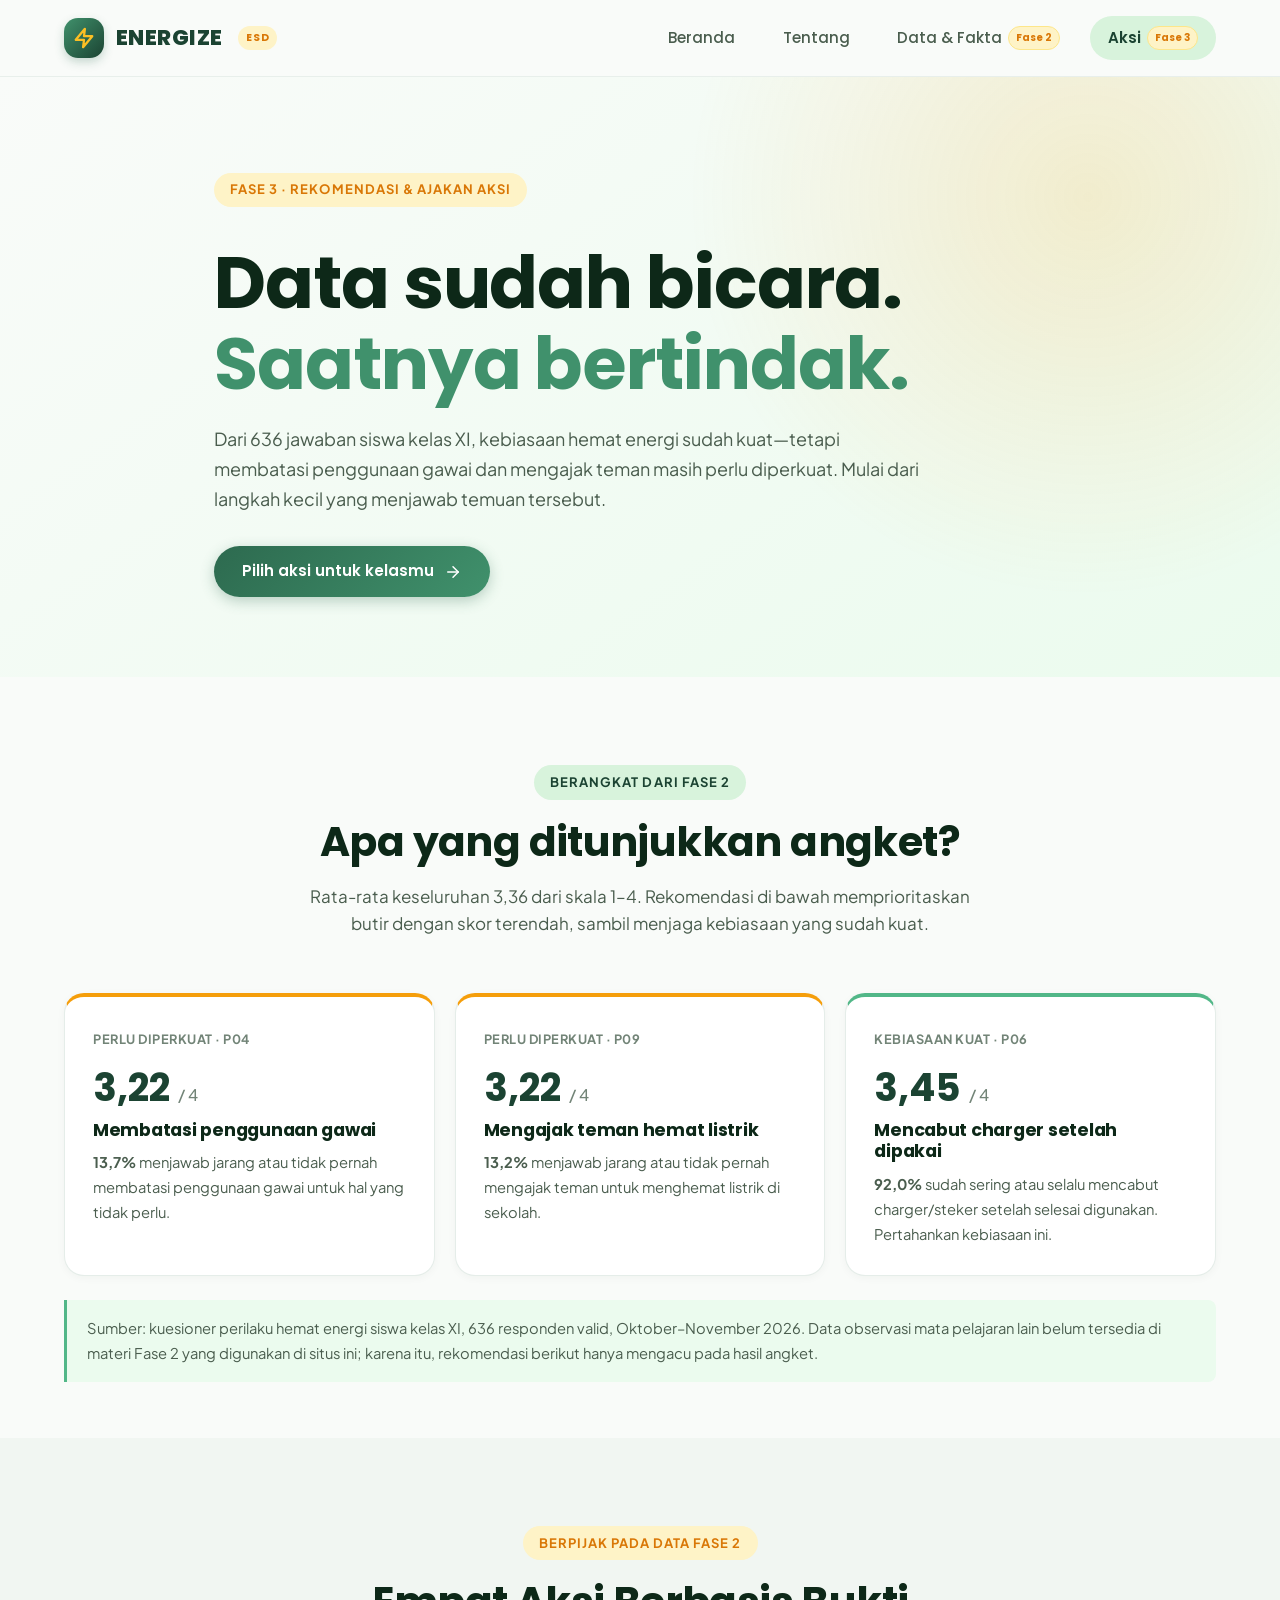
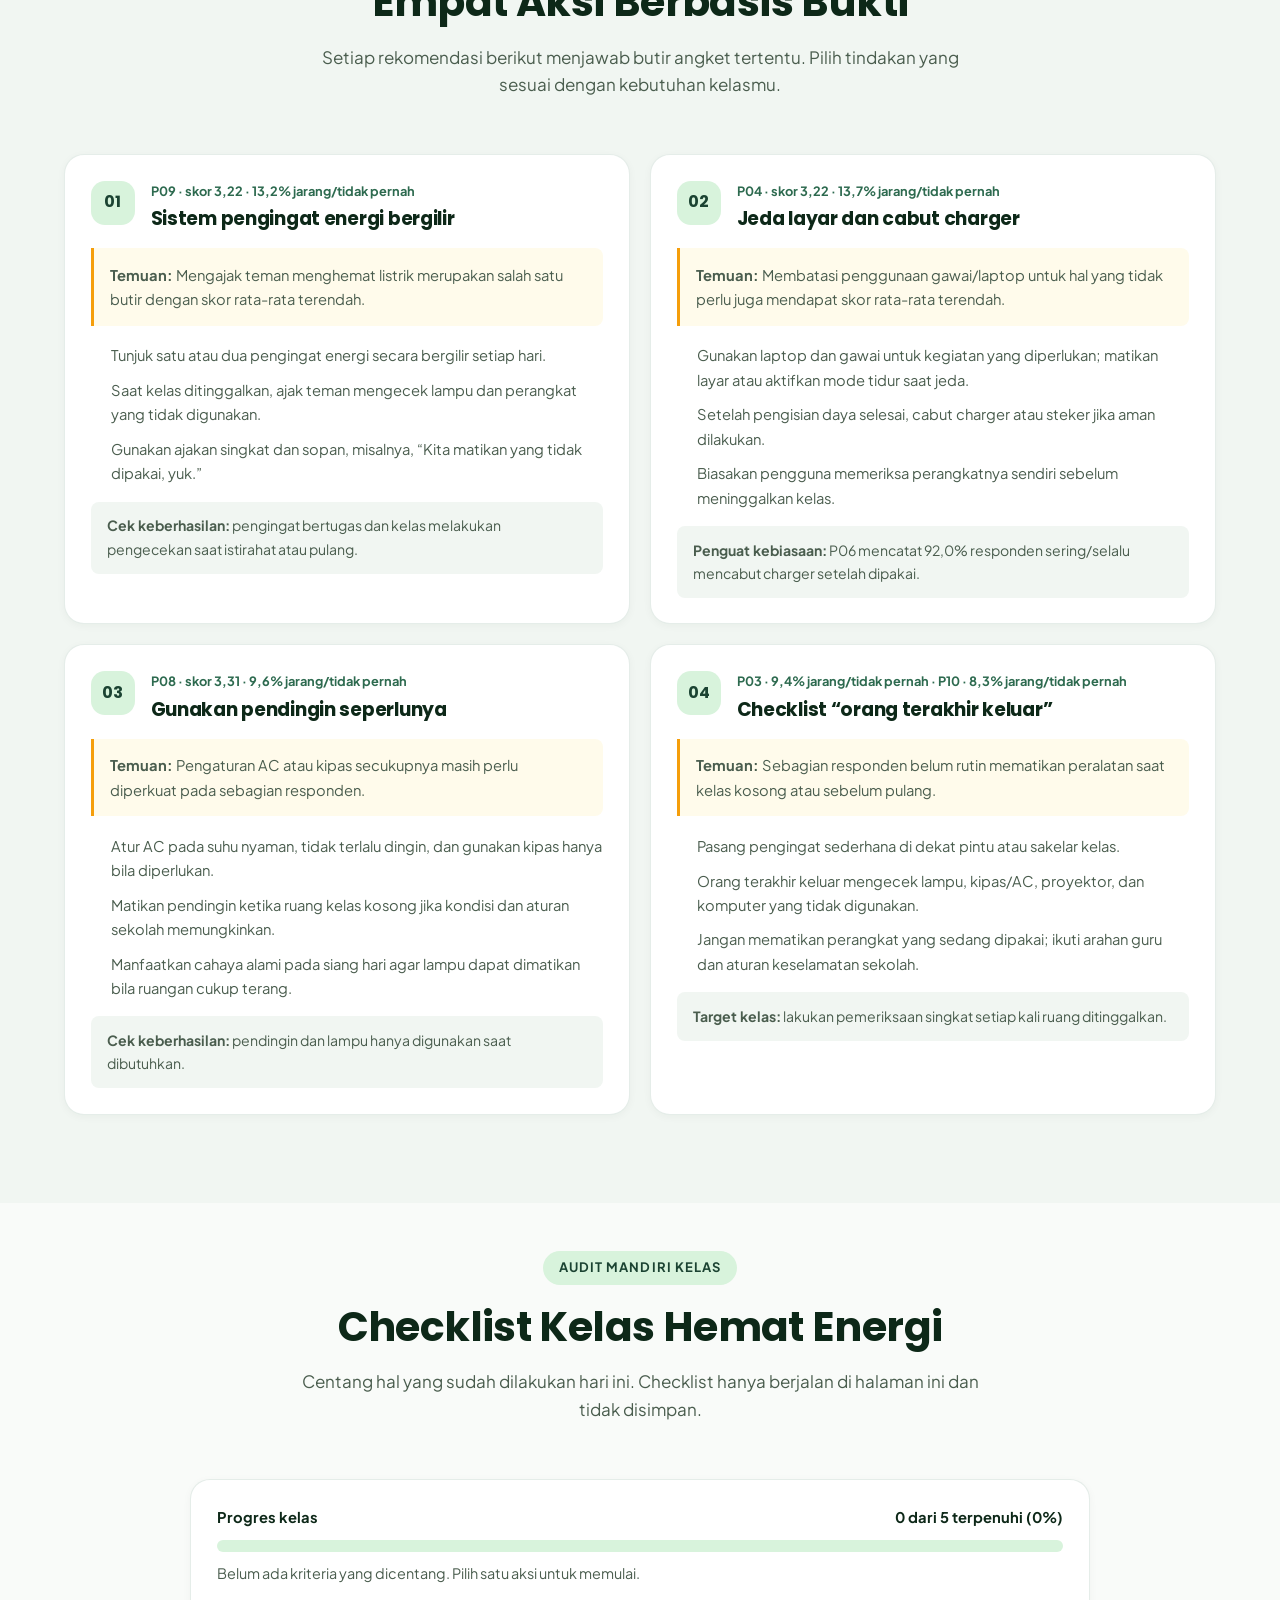
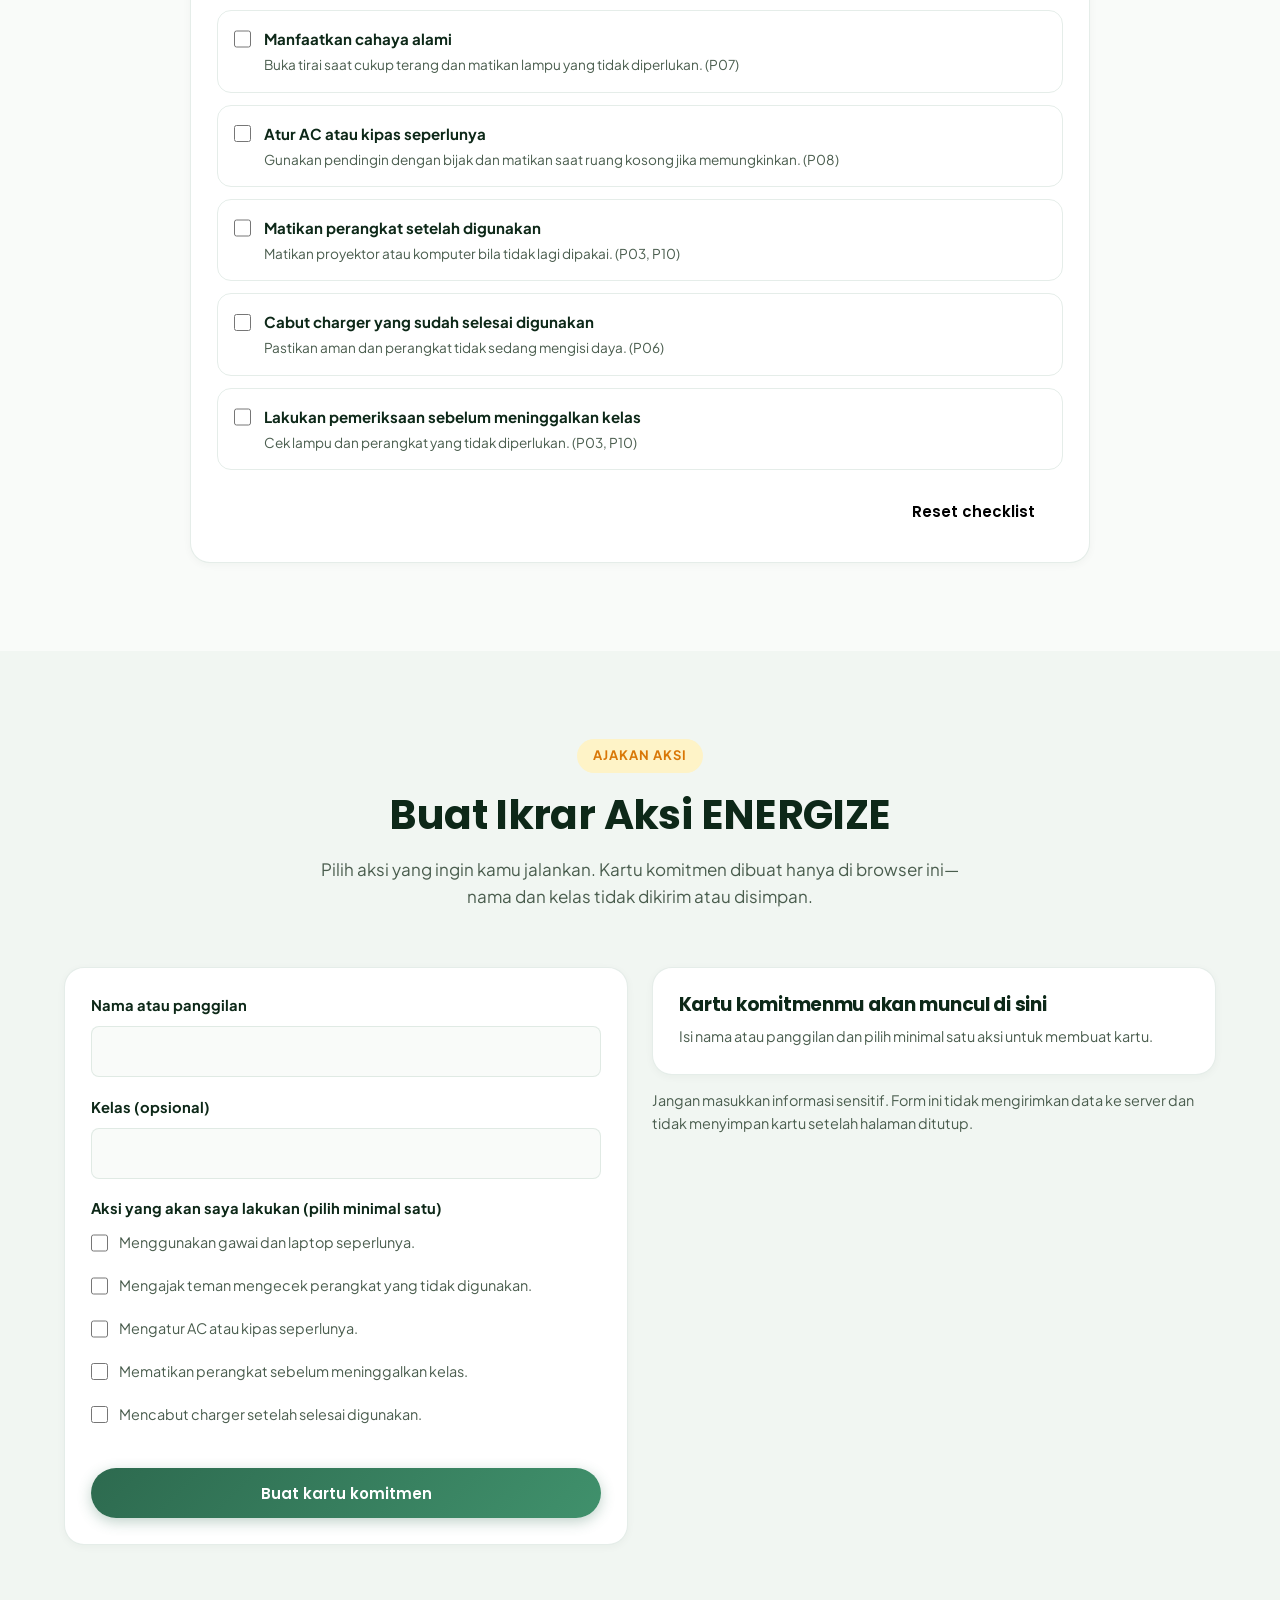
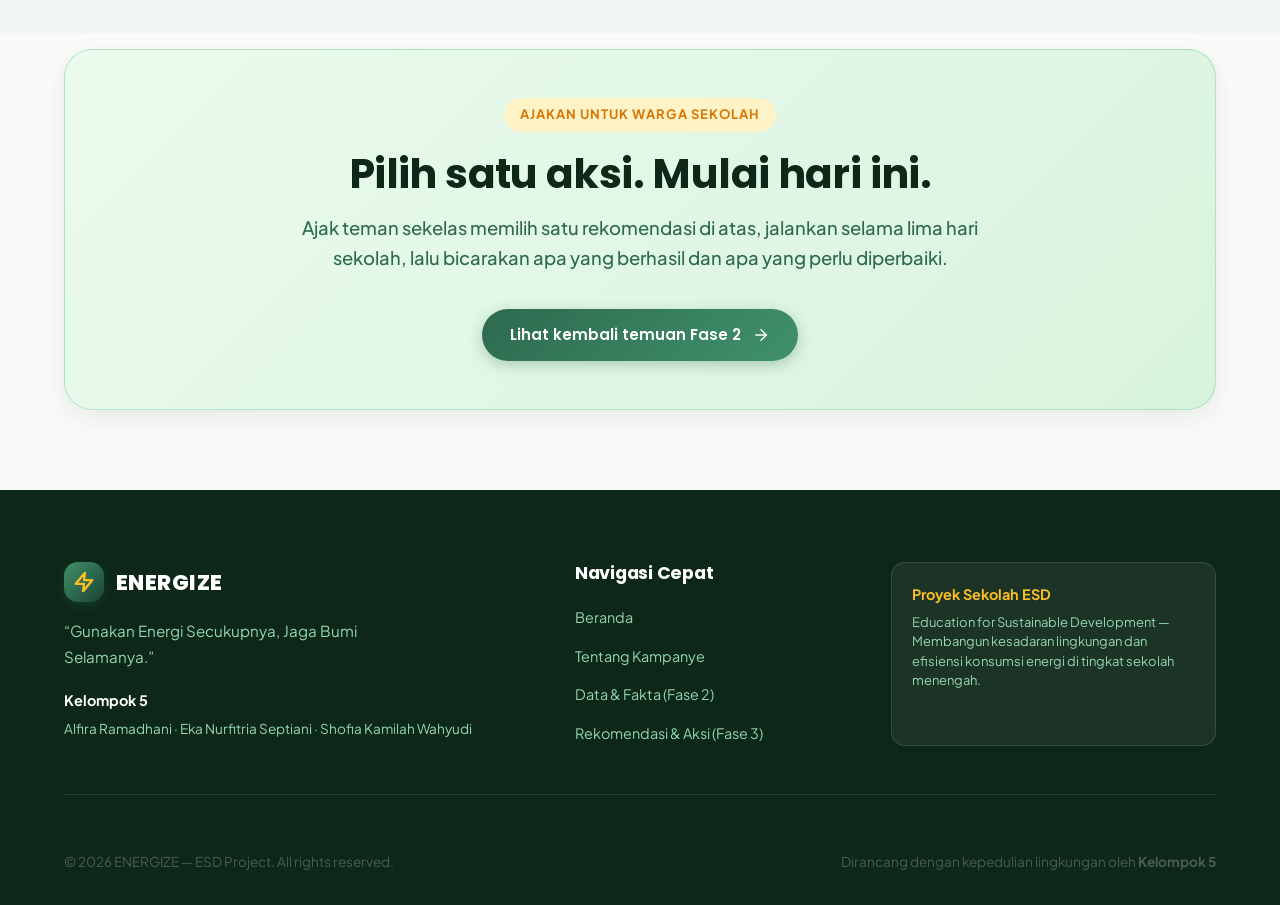
==== aksi.html @ fc86450e "fase 3 done" ====
<!DOCTYPE html>
<html lang="id">
<head>
  <meta charset="UTF-8">
  <meta name="viewport" content="width=device-width, initial-scale=1.0">
  <meta name="description" content="Rekomendasi hemat energi dan ajakan aksi ENERGIZE berdasarkan hasil kuesioner siswa kelas XI.">
  <meta name="author" content="Kelompok 5">
  <title>Rekomendasi &amp; Aksi — ENERGIZE | ESD Project</title>

  <link rel="preconnect" href="https://fonts.googleapis.com">
  <link rel="preconnect" href="https://fonts.gstatic.com" crossorigin>
  <link href="https://fonts.googleapis.com/css2?family=Plus+Jakarta+Sans:wght@400;500;600;700&family=Poppins:wght@500;600;700;800&display=swap" rel="stylesheet">
  <link rel="stylesheet" href="css/style.css">
  <link rel="stylesheet" href="css/aksi.css">
</head>
<body>
  <header class="site-header" id="siteHeader">
    <div class="container nav-container">
      <a href="index.html" class="brand-logo" aria-label="ENERGIZE Beranda">
        <div class="brand-icon" aria-hidden="true">
          <svg width="22" height="22" viewBox="0 0 24 24" fill="none" stroke="currentColor" stroke-width="2.5" stroke-linecap="round" stroke-linejoin="round">
            <path d="M13 2L3 14h9l-1 8 10-12h-9l1-8z"></path>
          </svg>
        </div>
        <span>ENERGIZE</span>
        <span class="brand-badge">ESD</span>
      </a>
      <nav class="nav-menu" id="navMenu" aria-label="Menu Utama">
        <a href="index.html" class="nav-link">Beranda</a>
        <a href="tentang.html" class="nav-link">Tentang</a>
        <a href="data.html" class="nav-link">Data &amp; Fakta <span class="nav-tag-phase">Fase 2</span></a>
        <a href="aksi.html" class="nav-link active" aria-current="page">Aksi <span class="nav-tag-phase">Fase 3</span></a>
      </nav>
      <button class="mobile-toggle" id="mobileToggle" aria-label="Buka Menu Navigasi" aria-expanded="false">
        <span></span><span></span><span></span>
      </button>
    </div>
  </header>

  <main>
    <section class="action-hero">
      <div class="container action-hero-content fade-in-up">
        <span class="section-tag accent">Fase 3 · Rekomendasi &amp; Ajakan Aksi</span>
        <h1 class="action-hero-title">Data sudah bicara.<br><span>Saatnya bertindak.</span></h1>
        <p class="action-hero-lead">
          Dari 636 jawaban siswa kelas XI, kebiasaan hemat energi sudah kuat—tetapi membatasi penggunaan gawai dan mengajak teman masih perlu diperkuat. Mulai dari langkah kecil yang menjawab temuan tersebut.
        </p>
        <a href="#rekomendasi" class="btn btn-primary">
          <span>Pilih aksi untuk kelasmu</span>
          <span class="btn-icon-right" aria-hidden="true">
            <svg width="18" height="18" viewBox="0 0 24 24" fill="none" stroke="currentColor" stroke-width="2" stroke-linecap="round" stroke-linejoin="round">
              <line x1="5" y1="12" x2="19" y2="12"></line>
              <polyline points="12 5 19 12 12 19"></polyline>
            </svg>
          </span>
        </a>
      </div>
    </section>

    <section class="section action-evidence" aria-labelledby="evidence-title">
      <div class="container">
        <div class="section-header fade-in-up">
          <span class="section-tag">Berangkat dari Fase 2</span>
          <h2 class="section-title" id="evidence-title">Apa yang ditunjukkan angket?</h2>
          <p class="section-desc">Rata-rata keseluruhan 3,36 dari skala 1–4. Rekomendasi di bawah memprioritaskan butir dengan skor terendah, sambil menjaga kebiasaan yang sudah kuat.</p>
        </div>
        <div class="evidence-grid">
          <article class="evidence-card evidence-priority fade-in-up">
            <span class="evidence-label">Perlu diperkuat · P04</span>
            <strong class="evidence-score">3,22 <span>/ 4</span></strong>
            <h3>Membatasi penggunaan gawai</h3>
            <p><strong>13,7%</strong> menjawab jarang atau tidak pernah membatasi penggunaan gawai untuk hal yang tidak perlu.</p>
          </article>
          <article class="evidence-card evidence-priority fade-in-up">
            <span class="evidence-label">Perlu diperkuat · P09</span>
            <strong class="evidence-score">3,22 <span>/ 4</span></strong>
            <h3>Mengajak teman hemat listrik</h3>
            <p><strong>13,2%</strong> menjawab jarang atau tidak pernah mengajak teman untuk menghemat listrik di sekolah.</p>
          </article>
          <article class="evidence-card evidence-strength fade-in-up">
            <span class="evidence-label">Kebiasaan kuat · P06</span>
            <strong class="evidence-score">3,45 <span>/ 4</span></strong>
            <h3>Mencabut charger setelah dipakai</h3>
            <p><strong>92,0%</strong> sudah sering atau selalu mencabut charger/steker setelah selesai digunakan. Pertahankan kebiasaan ini.</p>
          </article>
        </div>
        <p class="evidence-note">Sumber: kuesioner perilaku hemat energi siswa kelas XI, 636 responden valid, Oktober–November 2026. Data observasi mata pelajaran lain belum tersedia di materi Fase 2 yang digunakan di situs ini; karena itu, rekomendasi berikut hanya mengacu pada hasil angket.</p>
      </div>
    </section>

    <section class="section section-bg-alt action-section" id="rekomendasi">
      <div class="container">
        <div class="section-header fade-in-up">
          <span class="section-tag accent">Berpijak pada Data Fase 2</span>
          <h2 class="section-title">Empat Aksi Berbasis Bukti</h2>
          <p class="section-desc">Setiap rekomendasi berikut menjawab butir angket tertentu. Pilih tindakan yang sesuai dengan kebutuhan kelasmu.</p>
        </div>
        <div class="action-grid">
          <article class="action-card fade-in-up">
            <div class="action-card-heading">
              <span class="action-number">01</span>
              <div>
                <span class="action-data-tag">P09 · skor 3,22 · 13,2% jarang/tidak pernah</span>
                <h3>Sistem pengingat energi bergilir</h3>
              </div>
            </div>
            <p class="action-problem"><strong>Temuan:</strong> Mengajak teman menghemat listrik merupakan salah satu butir dengan skor rata-rata terendah.</p>
            <ul class="action-solution-list">
              <li>Tunjuk satu atau dua pengingat energi secara bergilir setiap hari.</li>
              <li>Saat kelas ditinggalkan, ajak teman mengecek lampu dan perangkat yang tidak digunakan.</li>
              <li>Gunakan ajakan singkat dan sopan, misalnya, “Kita matikan yang tidak dipakai, yuk.”</li>
            </ul>
            <p class="action-target"><strong>Cek keberhasilan:</strong> pengingat bertugas dan kelas melakukan pengecekan saat istirahat atau pulang.</p>
          </article>

          <article class="action-card fade-in-up">
            <div class="action-card-heading">
              <span class="action-number">02</span>
              <div>
                <span class="action-data-tag">P04 · skor 3,22 · 13,7% jarang/tidak pernah</span>
                <h3>Jeda layar dan cabut charger</h3>
              </div>
            </div>
            <p class="action-problem"><strong>Temuan:</strong> Membatasi penggunaan gawai/laptop untuk hal yang tidak perlu juga mendapat skor rata-rata terendah.</p>
            <ul class="action-solution-list">
              <li>Gunakan laptop dan gawai untuk kegiatan yang diperlukan; matikan layar atau aktifkan mode tidur saat jeda.</li>
              <li>Setelah pengisian daya selesai, cabut charger atau steker jika aman dilakukan.</li>
              <li>Biasakan pengguna memeriksa perangkatnya sendiri sebelum meninggalkan kelas.</li>
            </ul>
            <p class="action-target"><strong>Penguat kebiasaan:</strong> P06 mencatat 92,0% responden sering/selalu mencabut charger setelah dipakai.</p>
          </article>

          <article class="action-card fade-in-up">
            <div class="action-card-heading">
              <span class="action-number">03</span>
              <div>
                <span class="action-data-tag">P08 · skor 3,31 · 9,6% jarang/tidak pernah</span>
                <h3>Gunakan pendingin seperlunya</h3>
              </div>
            </div>
            <p class="action-problem"><strong>Temuan:</strong> Pengaturan AC atau kipas secukupnya masih perlu diperkuat pada sebagian responden.</p>
            <ul class="action-solution-list">
              <li>Atur AC pada suhu nyaman, tidak terlalu dingin, dan gunakan kipas hanya bila diperlukan.</li>
              <li>Matikan pendingin ketika ruang kelas kosong jika kondisi dan aturan sekolah memungkinkan.</li>
              <li>Manfaatkan cahaya alami pada siang hari agar lampu dapat dimatikan bila ruangan cukup terang.</li>
            </ul>
            <p class="action-target"><strong>Cek keberhasilan:</strong> pendingin dan lampu hanya digunakan saat dibutuhkan.</p>
          </article>

          <article class="action-card fade-in-up">
            <div class="action-card-heading">
              <span class="action-number">04</span>
              <div>
                <span class="action-data-tag">P03 · 9,4% jarang/tidak pernah · P10 · 8,3% jarang/tidak pernah</span>
                <h3>Checklist “orang terakhir keluar”</h3>
              </div>
            </div>
            <p class="action-problem"><strong>Temuan:</strong> Sebagian responden belum rutin mematikan peralatan saat kelas kosong atau sebelum pulang.</p>
            <ul class="action-solution-list">
              <li>Pasang pengingat sederhana di dekat pintu atau sakelar kelas.</li>
              <li>Orang terakhir keluar mengecek lampu, kipas/AC, proyektor, dan komputer yang tidak digunakan.</li>
              <li>Jangan mematikan perangkat yang sedang dipakai; ikuti arahan guru dan aturan keselamatan sekolah.</li>
            </ul>
            <p class="action-target"><strong>Target kelas:</strong> lakukan pemeriksaan singkat setiap kali ruang ditinggalkan.</p>
          </article>
        </div>
      </div>
    </section>

    <section class="section action-checklist-section" id="checklist">
      <div class="container">
        <div class="section-header fade-in-up">
          <span class="section-tag">Audit Mandiri Kelas</span>
          <h2 class="section-title">Checklist Kelas Hemat Energi</h2>
          <p class="section-desc">Centang hal yang sudah dilakukan hari ini. Checklist hanya berjalan di halaman ini dan tidak disimpan.</p>
        </div>
        <div class="checklist-wrapper fade-in-up">
          <div class="checklist-progress-container">
            <div class="checklist-progress-header">
              <span>Progres kelas</span>
              <span id="checklistProgressText">0 dari 5 terpenuhi (0%)</span>
            </div>
            <div class="checklist-progress-bar-bg" role="progressbar" aria-label="Progres checklist kelas" aria-valuemin="0" aria-valuemax="5" aria-valuenow="0">
              <div class="checklist-progress-fill" id="checklistProgressFill"></div>
            </div>
            <p class="checklist-feedback" id="checklistFeedback" aria-live="polite">Belum ada kriteria yang dicentang. Pilih satu aksi untuk memulai.</p>
          </div>
          <div class="checklist-items-grid">
            <label class="checklist-item">
              <input type="checkbox" data-index="0">
              <span><strong>Manfaatkan cahaya alami</strong><small>Buka tirai saat cukup terang dan matikan lampu yang tidak diperlukan. (P07)</small></span>
            </label>
            <label class="checklist-item">
              <input type="checkbox" data-index="1">
              <span><strong>Atur AC atau kipas seperlunya</strong><small>Gunakan pendingin dengan bijak dan matikan saat ruang kosong jika memungkinkan. (P08)</small></span>
            </label>
            <label class="checklist-item">
              <input type="checkbox" data-index="2">
              <span><strong>Matikan perangkat setelah digunakan</strong><small>Matikan proyektor atau komputer bila tidak lagi dipakai. (P03, P10)</small></span>
            </label>
            <label class="checklist-item">
              <input type="checkbox" data-index="3">
              <span><strong>Cabut charger yang sudah selesai digunakan</strong><small>Pastikan aman dan perangkat tidak sedang mengisi daya. (P06)</small></span>
            </label>
            <label class="checklist-item">
              <input type="checkbox" data-index="4">
              <span><strong>Lakukan pemeriksaan sebelum meninggalkan kelas</strong><small>Cek lampu dan perangkat yang tidak diperlukan. (P03, P10)</small></span>
            </label>
          </div>
          <div class="checklist-actions">
            <button type="button" class="btn btn-outline" id="checklistResetBtn">Reset checklist</button>
          </div>
        </div>
      </div>
    </section>

    <section class="section section-bg-alt" id="pledge">
      <div class="container">
        <div class="section-header fade-in-up">
          <span class="section-tag accent">Ajakan Aksi</span>
          <h2 class="section-title">Buat Ikrar Aksi ENERGIZE</h2>
          <p class="section-desc">Pilih aksi yang ingin kamu jalankan. Kartu komitmen dibuat hanya di browser ini—nama dan kelas tidak dikirim atau disimpan.</p>
        </div>
        <div class="pledge-grid">
          <div class="pledge-form-card fade-in-up">
            <form id="pledgeForm">
              <div class="form-group">
                <label for="studentName" class="form-label">Nama atau panggilan</label>
                <input type="text" id="studentName" class="form-input" maxlength="60" autocomplete="name" required>
              </div>
              <div class="form-group">
                <label for="studentClass" class="form-label">Kelas (opsional)</label>
                <input type="text" id="studentClass" class="form-input" maxlength="40" autocomplete="off">
              </div>
              <fieldset class="form-group pledge-actions-fieldset">
                <legend class="form-label">Aksi yang akan saya lakukan (pilih minimal satu)</legend>
                <label class="form-checkbox-label"><input type="checkbox" name="pledgeAction" value="Menggunakan gawai dan laptop seperlunya"><span>Menggunakan gawai dan laptop seperlunya.</span></label>
                <label class="form-checkbox-label"><input type="checkbox" name="pledgeAction" value="Mengajak teman mengecek perangkat yang tidak digunakan"><span>Mengajak teman mengecek perangkat yang tidak digunakan.</span></label>
                <label class="form-checkbox-label"><input type="checkbox" name="pledgeAction" value="Mengatur AC atau kipas seperlunya"><span>Mengatur AC atau kipas seperlunya.</span></label>
                <label class="form-checkbox-label"><input type="checkbox" name="pledgeAction" value="Mematikan perangkat sebelum meninggalkan kelas"><span>Mematikan perangkat sebelum meninggalkan kelas.</span></label>
                <label class="form-checkbox-label"><input type="checkbox" name="pledgeAction" value="Mencabut charger setelah selesai digunakan"><span>Mencabut charger setelah selesai digunakan.</span></label>
              </fieldset>
              <p class="pledge-form-message" id="pledgeFormMessage" aria-live="polite"></p>
              <button type="submit" class="btn btn-primary pledge-submit">Buat kartu komitmen</button>
            </form>
          </div>

          <div class="pledge-output fade-in-up">
            <div class="pledge-placeholder" id="pledgePlaceholder">
              <h3>Kartu komitmenmu akan muncul di sini</h3>
              <p>Isi nama atau panggilan dan pilih minimal satu aksi untuk membuat kartu.</p>
            </div>
            <article class="pledge-result-card" id="pledgeResultCard" hidden>
              <span class="pledge-result-badge">ENERGIZE · Komitmen Aksi</span>
              <h3>Kartu Aksi Hemat Energi</h3>
              <p class="pledge-result-name" id="pledgeResultName"></p>
              <p class="pledge-result-class" id="pledgeResultClass"></p>
              <p class="pledge-result-label">Aksi yang akan dilakukan:</p>
              <ul id="pledgeResultActions"></ul>
              <div class="pledge-result-footer">
                <span>ID ikrar: <strong id="pledgeResultCode"></strong></span>
                <span id="pledgeResultDate"></span>
              </div>
              <div class="pledge-result-buttons">
                <button type="button" class="btn btn-outline" id="printPledgeBtn">Cetak / Simpan PDF</button>
                <button type="button" class="btn btn-primary" id="newPledgeBtn">Buat ikrar baru</button>
              </div>
            </article>
            <p class="pledge-privacy-note">Jangan masukkan informasi sensitif. Form ini tidak mengirimkan data ke server dan tidak menyimpan kartu setelah halaman ditutup.</p>
          </div>
        </div>
      </div>
    </section>

    <section class="action-cta-section">
      <div class="container">
        <div class="cta-box fade-in-up">
          <span class="section-tag accent">Ajakan untuk Warga Sekolah</span>
          <h2 class="cta-title">Pilih satu aksi. Mulai hari ini.</h2>
          <p class="cta-subtitle">Ajak teman sekelas memilih satu rekomendasi di atas, jalankan selama lima hari sekolah, lalu bicarakan apa yang berhasil dan apa yang perlu diperbaiki.</p>
          <a href="data.html#sorotan" class="btn btn-primary">
            <span>Lihat kembali temuan Fase 2</span>
            <span class="btn-icon-right" aria-hidden="true">
              <svg width="18" height="18" viewBox="0 0 24 24" fill="none" stroke="currentColor" stroke-width="2" stroke-linecap="round" stroke-linejoin="round">
                <line x1="5" y1="12" x2="19" y2="12"></line>
                <polyline points="12 5 19 12 12 19"></polyline>
              </svg>
            </span>
          </a>
        </div>
      </div>
    </section>
  </main>

  <footer class="site-footer">
    <div class="container">
      <div class="footer-top">
        <div class="footer-brand">
          <a href="index.html" class="brand-logo">
            <div class="brand-icon" aria-hidden="true">
              <svg width="22" height="22" viewBox="0 0 24 24" fill="none" stroke="currentColor" stroke-width="2.5" stroke-linecap="round" stroke-linejoin="round"><path d="M13 2L3 14h9l-1 8 10-12h-9l1-8z"></path></svg>
            </div>
            <span>ENERGIZE</span>
          </a>
          <p class="footer-tagline">“Gunakan Energi Secukupnya, Jaga Bumi Selamanya.”</p>
          <div class="footer-team-info">
            <strong>Kelompok 5</strong>
            <p>Alfira Ramadhani · Eka Nurfitria Septiani · Shofia Kamilah Wahyudi</p>
          </div>
        </div>
        <div class="footer-nav">
          <h4 class="footer-heading">Navigasi Cepat</h4>
          <ul class="footer-links">
            <li><a href="index.html" class="footer-link">Beranda</a></li>
            <li><a href="tentang.html" class="footer-link">Tentang Kampanye</a></li>
            <li><a href="data.html" class="footer-link">Data &amp; Fakta (Fase 2)</a></li>
            <li><a href="aksi.html" class="footer-link" aria-current="page">Rekomendasi &amp; Aksi (Fase 3)</a></li>
          </ul>
        </div>
        <div class="footer-esd-badge">
          <strong>Proyek Sekolah ESD</strong>
          <p>Education for Sustainable Development — Membangun kesadaran lingkungan dan efisiensi konsumsi energi di tingkat sekolah menengah.</p>
        </div>
      </div>
      <div class="footer-bottom">
        <p>&copy; 2026 ENERGIZE — ESD Project. All rights reserved.</p>
        <p>Dirancang dengan kepedulian lingkungan oleh <strong>Kelompok 5</strong></p>
      </div>
    </div>
  </footer>

  <button class="back-to-top" id="backToTop" aria-label="Kembali ke atas">
    <svg width="20" height="20" viewBox="0 0 24 24" fill="none" stroke="currentColor" stroke-width="2.5" stroke-linecap="round" stroke-linejoin="round"><polyline points="18 15 12 9 6 15"></polyline></svg>
  </button>
  <script src="js/script.js"></script>
  <script src="js/aksi.js"></script>
</body>
</html>
---- css/style.css ----
/* ==========================================================================
   ENERGIZE — Gerakan Hemat Energi di Sekolah (ESD Project - Kelompok 5)
   Style System: Clean, Modern, Eco-Friendly, Responsive
   ========================================================================== */

/* --------------------------------------------------------------------------
   1. CSS VARIABLES & DESIGN TOKENS
   -------------------------------------------------------------------------- */
:root {
  /* Brand Colors - Nature & Energy */
  --primary-900: #0d2818;
  --primary-800: #1b4332;
  --primary-700: #2d6a4f;
  --primary-600: #40916c;
  --primary-500: #52b788;
  --primary-400: #74c69d;
  --primary-300: #95d5b2;
  --primary-100: #d8f3dc;
  --primary-50: #ebfbee;

  /* Accent Colors - Solar Energy & Sun */
  --accent-600: #d97706;
  --accent-500: #f59e0b;
  --accent-400: #fbbf24;
  --accent-300: #fde68a;
  --accent-100: #fef3c7;
  --accent-50: #fffbeb;

  /* Neutral Colors */
  --bg-main: #f9fbf9;
  --bg-surface: #ffffff;
  --bg-surface-alt: #f1f6f2;
  --bg-card: #ffffff;
  
  --text-main: #132a13;
  --text-secondary: #4a5d4e;
  --text-muted: #728477;
  --text-light: #ffffff;

  --border-light: rgba(45, 106, 79, 0.12);
  --border-focus: rgba(64, 145, 108, 0.4);

  /* Elevation & Shadows */
  --shadow-sm: 0 2px 8px rgba(19, 42, 19, 0.04);
  --shadow-md: 0 8px 24px rgba(19, 42, 19, 0.08);
  --shadow-lg: 0 16px 36px rgba(19, 42, 19, 0.12);
  --shadow-glow: 0 0 25px rgba(82, 183, 136, 0.35);
  --shadow-amber: 0 8px 20px rgba(245, 158, 11, 0.25);

  /* Typography */
  --font-heading: 'Poppins', -apple-system, BlinkMacSystemFont, 'Segoe UI', Roboto, sans-serif;
  --font-body: 'Plus Jakarta Sans', -apple-system, BlinkMacSystemFont, 'Segoe UI', Roboto, sans-serif;

  /* Layout & Spacing */
  --container-max: 1200px;
  --radius-sm: 8px;
  --radius-md: 14px;
  --radius-lg: 20px;
  --radius-xl: 28px;
  --radius-full: 9999px;

  /* Transitions */
  --transition-fast: 0.18s cubic-bezier(0.4, 0, 0.2, 1);
  --transition-normal: 0.28s cubic-bezier(0.4, 0, 0.2, 1);
  --transition-slow: 0.45s cubic-bezier(0.16, 1, 0.3, 1);
}

/* --------------------------------------------------------------------------
   2. RESET & BASE STYLES
   -------------------------------------------------------------------------- */
*, *::before, *::after {
  box-sizing: border-box;
  margin: 0;
  padding: 0;
}

html {
  scroll-behavior: smooth;
  font-size: 16px;
  -webkit-text-size-adjust: 100%;
}

body {
  font-family: var(--font-body);
  background-color: var(--bg-main);
  color: var(--text-main);
  line-height: 1.65;
  overflow-x: hidden;
  position: relative;
  -webkit-font-smoothing: antialiased;
}

h1, h2, h3, h4, h5, h6 {
  font-family: var(--font-heading);
  color: var(--primary-900);
  line-height: 1.25;
  font-weight: 700;
  letter-spacing: -0.015em;
}

p {
  color: var(--text-secondary);
}

a {
  color: inherit;
  text-decoration: none;
  transition: color var(--transition-fast);
}

button {
  font-family: inherit;
  cursor: pointer;
  border: none;
  background: none;
  outline: none;
}

img, svg {
  display: block;
  max-width: 100%;
  height: auto;
}

ul, ol {
  list-style: none;
}

/* Accessibility Focus */
a:focus-visible, button:focus-visible, input:focus-visible {
  outline: 3px solid var(--accent-500);
  outline-offset: 3px;
  border-radius: var(--radius-sm);
}

/* --------------------------------------------------------------------------
   3. LAYOUT & UTILITIES
   -------------------------------------------------------------------------- */
.container {
  width: 100%;
  max-width: var(--container-max);
  margin-left: auto;
  margin-right: auto;
  padding-left: 1.5rem;
  padding-right: 1.5rem;
}

.section {
  padding: 5.5rem 0;
  position: relative;
}

.section-bg-alt {
  background-color: var(--bg-surface-alt);
}

.section-header {
  text-align: center;
  max-width: 680px;
  margin: 0 auto 3.5rem;
}

.section-tag {
  display: inline-flex;
  align-items: center;
  gap: 0.5rem;
  padding: 0.4rem 1rem;
  background-color: var(--primary-100);
  color: var(--primary-800);
  font-size: 0.8125rem;
  font-weight: 700;
  text-transform: uppercase;
  letter-spacing: 0.08em;
  border-radius: var(--radius-full);
  margin-bottom: 1rem;
}

.section-tag.accent {
  background-color: var(--accent-100);
  color: var(--accent-600);
}

.section-title {
  font-size: clamp(1.85rem, 3.2vw, 2.65rem);
  color: var(--primary-900);
  margin-bottom: 1rem;
}

.section-desc {
  font-size: 1.0625rem;
  color: var(--text-secondary);
  line-height: 1.6;
}

/* --------------------------------------------------------------------------
   4. BUTTONS & INTERACTIVE ELEMENTS
   -------------------------------------------------------------------------- */
.btn {
  display: inline-flex;
  align-items: center;
  justify-content: center;
  gap: 0.65rem;
  padding: 0.85rem 1.75rem;
  font-family: var(--font-heading);
  font-size: 0.9375rem;
  font-weight: 600;
  border-radius: var(--radius-full);
  transition: all var(--transition-normal);
  text-decoration: none;
  cursor: pointer;
}

.btn-primary {
  background: linear-gradient(135deg, var(--primary-700), var(--primary-600));
  color: var(--text-light);
  box-shadow: 0 4px 14px rgba(45, 106, 79, 0.3);
}

.btn-primary:hover {
  background: linear-gradient(135deg, var(--primary-800), var(--primary-700));
  transform: translateY(-2px);
  box-shadow: 0 6px 20px rgba(45, 106, 79, 0.4);
}

.btn-secondary {
  background: var(--bg-surface);
  color: var(--primary-800);
  border: 1.5px solid var(--border-light);
  box-shadow: var(--shadow-sm);
}

.btn-secondary:hover {
  border-color: var(--primary-500);
  color: var(--primary-700);
  transform: translateY(-2px);
  box-shadow: var(--shadow-md);
}

.btn-accent {
  background: linear-gradient(135deg, var(--accent-500), var(--accent-600));
  color: var(--text-light);
  box-shadow: var(--shadow-amber);
}

.btn-accent:hover {
  background: linear-gradient(135deg, var(--accent-600), #b45309);
  transform: translateY(-2px);
  box-shadow: 0 10px 22px rgba(245, 158, 11, 0.35);
}

.btn-white {
  background-color: #ffffff;
  color: var(--primary-800);
  box-shadow: 0 6px 18px rgba(0, 0, 0, 0.08);
}

.btn-white:hover {
  background-color: var(--primary-50);
  transform: translateY(-2px);
  box-shadow: 0 10px 24px rgba(0, 0, 0, 0.12);
}

.btn-icon-right svg {
  transition: transform var(--transition-fast);
}

.btn:hover .btn-icon-right svg {
  transform: translateX(4px);
}

/* --------------------------------------------------------------------------
   5. NAVIGATION BAR
   -------------------------------------------------------------------------- */
.site-header {
  position: sticky;
  top: 0;
  z-index: 1000;
  background-color: rgba(249, 251, 249, 0.92);
  backdrop-filter: blur(12px);
  -webkit-backdrop-filter: blur(12px);
  border-bottom: 1px solid rgba(45, 106, 79, 0.08);
  transition: all var(--transition-normal);
}

.site-header.scrolled {
  background-color: rgba(255, 255, 255, 0.96);
  box-shadow: var(--shadow-md);
  border-bottom-color: rgba(45, 106, 79, 0.12);
}

.nav-container {
  display: flex;
  align-items: center;
  justify-content: space-between;
  height: 4.75rem;
}

/* Brand Logo */
.brand-logo {
  display: flex;
  align-items: center;
  gap: 0.75rem;
  font-family: var(--font-heading);
  font-weight: 800;
  font-size: 1.35rem;
  color: var(--primary-800);
  text-decoration: none;
  letter-spacing: 0.02em;
}

.brand-icon {
  width: 2.5rem;
  height: 2.5rem;
  background: linear-gradient(135deg, var(--primary-600), var(--primary-800));
  color: var(--accent-400);
  border-radius: var(--radius-md);
  display: flex;
  align-items: center;
  justify-content: center;
  box-shadow: 0 4px 10px rgba(45, 106, 79, 0.25);
}

.brand-badge {
  font-size: 0.65rem;
  font-weight: 700;
  padding: 0.2rem 0.5rem;
  background-color: var(--accent-100);
  color: var(--accent-600);
  border-radius: var(--radius-full);
  margin-left: 0.25rem;
  text-transform: uppercase;
  letter-spacing: 0.05em;
}

/* Nav Menu */
.nav-menu {
  display: flex;
  align-items: center;
  gap: 0.75rem;
}

.nav-link {
  font-family: var(--font-heading);
  font-size: 0.9375rem;
  font-weight: 500;
  color: var(--text-secondary);
  padding: 0.6rem 1.1rem;
  border-radius: var(--radius-full);
  transition: all var(--transition-fast);
  position: relative;
  display: inline-flex;
  align-items: center;
  gap: 0.4rem;
}

.nav-link:hover {
  color: var(--primary-700);
  background-color: var(--primary-50);
}

.nav-link.active {
  color: var(--primary-800);
  background-color: var(--primary-100);
  font-weight: 600;
}

.nav-tag-phase {
  font-size: 0.625rem;
  font-weight: 700;
  background-color: var(--accent-100);
  color: var(--accent-600);
  padding: 0.15rem 0.45rem;
  border-radius: var(--radius-full);
  border: 1px solid var(--accent-300);
}

/* Hamburger Toggle */
.mobile-toggle {
  display: none;
  flex-direction: column;
  justify-content: space-between;
  width: 2rem;
  height: 1.4rem;
  cursor: pointer;
  background: transparent;
  border: none;
  padding: 0;
  z-index: 1001;
}

.mobile-toggle span {
  display: block;
  height: 2.5px;
  width: 100%;
  background-color: var(--primary-800);
  border-radius: 2px;
  transition: all var(--transition-normal);
}

.mobile-toggle.active span:nth-child(1) {
  transform: translateY(9px) rotate(45deg);
}
.mobile-toggle.active span:nth-child(2) {
  opacity: 0;
}
.mobile-toggle.active span:nth-child(3) {
  transform: translateY(-9px) rotate(-45deg);
}

/* --------------------------------------------------------------------------
   6. HERO SECTION
   -------------------------------------------------------------------------- */
.hero-section {
  padding: 4rem 0 6rem;
  position: relative;
  overflow: hidden;
}

.hero-glow-1 {
  position: absolute;
  top: -120px;
  right: -80px;
  width: 480px;
  height: 480px;
  background: radial-gradient(circle, rgba(82, 183, 136, 0.22) 0%, rgba(249, 251, 249, 0) 70%);
  pointer-events: none;
  z-index: 0;
}

.hero-glow-2 {
  position: absolute;
  bottom: 20px;
  left: -100px;
  width: 380px;
  height: 380px;
  background: radial-gradient(circle, rgba(251, 191, 36, 0.18) 0%, rgba(249, 251, 249, 0) 70%);
  pointer-events: none;
  z-index: 0;
}

.hero-grid {
  display: grid;
  grid-template-columns: 1.15fr 0.85fr;
  gap: 3.5rem;
  align-items: center;
  position: relative;
  z-index: 1;
}

.hero-content {
  max-width: 600px;
}

.hero-badge {
  display: inline-flex;
  align-items: center;
  gap: 0.6rem;
  padding: 0.45rem 1.1rem;
  background: linear-gradient(135deg, var(--primary-100), #e1f7e7);
  border: 1px solid rgba(82, 183, 136, 0.35);
  border-radius: var(--radius-full);
  color: var(--primary-800);
  font-size: 0.8125rem;
  font-weight: 700;
  letter-spacing: 0.06em;
  margin-bottom: 1.5rem;
  box-shadow: 0 2px 6px rgba(45, 106, 79, 0.08);
}

.hero-badge .pulse-dot {
  width: 8px;
  height: 8px;
  background-color: var(--accent-500);
  border-radius: 50%;
  box-shadow: 0 0 0 0 rgba(245, 158, 11, 0.7);
  animation: pulse 2s infinite;
}

@keyframes pulse {
  0% {
    box-shadow: 0 0 0 0 rgba(245, 158, 11, 0.7);
  }
  70% {
    box-shadow: 0 0 0 8px rgba(245, 158, 11, 0);
  }
  100% {
    box-shadow: 0 0 0 0 rgba(245, 158, 11, 0);
  }
}

.hero-title {
  font-size: clamp(2.35rem, 4vw, 3.4rem);
  font-weight: 800;
  color: var(--primary-900);
  line-height: 1.18;
  margin-bottom: 1.35rem;
}

.hero-title .highlight {
  color: var(--primary-600);
  position: relative;
  display: inline-block;
}

.hero-title .highlight::after {
  content: '';
  position: absolute;
  bottom: 4px;
  left: 0;
  width: 100%;
  height: 10px;
  background-color: var(--accent-300);
  opacity: 0.45;
  z-index: -1;
  border-radius: 4px;
}

.hero-subtitle {
  font-size: 1.125rem;
  color: var(--text-secondary);
  line-height: 1.7;
  margin-bottom: 2.25rem;
}

.hero-actions {
  display: flex;
  align-items: center;
  gap: 1.1rem;
  flex-wrap: wrap;
}

/* Hero Visual Art */
.hero-visual {
  position: relative;
  display: flex;
  justify-content: center;
  align-items: center;
}

.visual-canvas-card {
  width: 100%;
  background: linear-gradient(145deg, #ffffff, #f0f7f2);
  border-radius: var(--radius-xl);
  padding: 2rem;
  box-shadow: var(--shadow-lg);
  border: 1px solid rgba(82, 183, 136, 0.25);
  position: relative;
  overflow: hidden;
}

.hero-svg-art {
  width: 100%;
  height: auto;
  filter: drop-shadow(0 10px 18px rgba(19, 42, 19, 0.08));
  transition: transform var(--transition-slow);
}

.visual-canvas-card:hover .hero-svg-art {
  transform: scale(1.02);
}

/* Floating Eco Badges */
.floating-stat-card {
  position: absolute;
  background: rgba(255, 255, 255, 0.94);
  backdrop-filter: blur(10px);
  padding: 0.75rem 1.15rem;
  border-radius: var(--radius-md);
  box-shadow: var(--shadow-md);
  border: 1px solid rgba(82, 183, 136, 0.2);
  display: flex;
  align-items: center;
  gap: 0.75rem;
  z-index: 2;
  animation: float 4s ease-in-out infinite;
}

.stat-card-1 {
  top: 15px;
  left: -20px;
  animation-delay: 0s;
}

.stat-card-2 {
  bottom: 20px;
  right: -15px;
  animation-delay: 2s;
}

.stat-icon {
  width: 2.25rem;
  height: 2.25rem;
  border-radius: var(--radius-sm);
  display: flex;
  align-items: center;
  justify-content: center;
  font-size: 1.1rem;
}

.stat-icon.green {
  background-color: var(--primary-100);
  color: var(--primary-700);
}

.stat-icon.yellow {
  background-color: var(--accent-100);
  color: var(--accent-600);
}

.stat-text strong {
  display: block;
  font-size: 0.875rem;
  color: var(--primary-900);
  font-weight: 700;
}

.stat-text span {
  font-size: 0.75rem;
  color: var(--text-muted);
}

@keyframes float {
  0%, 100% {
    transform: translateY(0px);
  }
  50% {
    transform: translateY(-8px);
  }
}

/* --------------------------------------------------------------------------
   7. QUICK IMPACT / STATEMENT SECTION
   -------------------------------------------------------------------------- */
.statement-section {
  padding: 5rem 0;
  background: linear-gradient(180deg, var(--bg-main) 0%, var(--bg-surface-alt) 100%);
}

.statement-banner {
  background: linear-gradient(135deg, var(--primary-900), var(--primary-800));
  border-radius: var(--radius-xl);
  padding: 3.5rem 3rem;
  color: var(--text-light);
  text-align: center;
  position: relative;
  overflow: hidden;
  box-shadow: var(--shadow-lg);
  margin-bottom: 3.5rem;
}

.statement-banner::before {
  content: '';
  position: absolute;
  top: 0;
  right: 0;
  bottom: 0;
  left: 0;
  background: radial-gradient(circle at top right, rgba(82, 183, 136, 0.25), transparent 60%);
  pointer-events: none;
}

.statement-lead {
  font-size: 0.875rem;
  font-weight: 700;
  color: var(--accent-400);
  text-transform: uppercase;
  letter-spacing: 0.12em;
  margin-bottom: 0.75rem;
  display: block;
}

.statement-quote {
  font-size: clamp(1.4rem, 2.5vw, 2.1rem);
  font-weight: 700;
  line-height: 1.35;
  color: #ffffff;
  max-width: 820px;
  margin: 0 auto;
}

.impact-grid {
  display: grid;
  grid-template-columns: repeat(3, 1fr);
  gap: 2rem;
}

.impact-card {
  background: var(--bg-surface);
  border-radius: var(--radius-lg);
  padding: 2.25rem 1.85rem;
  border: 1px solid var(--border-light);
  box-shadow: var(--shadow-sm);
  transition: all var(--transition-normal);
  display: flex;
  flex-direction: column;
  position: relative;
}

.impact-card:hover {
  transform: translateY(-6px);
  box-shadow: var(--shadow-md);
  border-color: rgba(64, 145, 108, 0.35);
}

.impact-icon-wrapper {
  width: 3.5rem;
  height: 3.5rem;
  border-radius: var(--radius-md);
  display: flex;
  align-items: center;
  justify-content: center;
  margin-bottom: 1.4rem;
  transition: transform var(--transition-normal);
}

.impact-card:hover .impact-icon-wrapper {
  transform: scale(1.08) rotate(3deg);
}

.icon-emerald {
  background: linear-gradient(135deg, var(--primary-100), var(--primary-300));
  color: var(--primary-800);
}

.icon-amber {
  background: linear-gradient(135deg, var(--accent-100), var(--accent-300));
  color: var(--accent-600);
}

.icon-mint {
  background: linear-gradient(135deg, #d1fae5, #a7f3d0);
  color: #065f46;
}

.impact-title {
  font-size: 1.25rem;
  color: var(--primary-900);
  margin-bottom: 0.75rem;
}

.impact-text {
  font-size: 0.9375rem;
  color: var(--text-secondary);
  line-height: 1.6;
}

/* --------------------------------------------------------------------------
   8. WHY IT MATTERS SECTION
   -------------------------------------------------------------------------- */
.why-section {
  padding: 5.5rem 0;
}

.why-grid {
  display: grid;
  grid-template-columns: 1fr 1fr;
  gap: 4rem;
  align-items: center;
}

.why-content .section-tag {
  margin-bottom: 1rem;
}

.why-content h2 {
  font-size: clamp(1.85rem, 3vw, 2.5rem);
  margin-bottom: 1.35rem;
  color: var(--primary-900);
}

.why-lead-text {
  font-size: 1.0625rem;
  color: var(--text-secondary);
  line-height: 1.7;
  margin-bottom: 2rem;
}

.why-points-list {
  display: flex;
  flex-direction: column;
  gap: 1.25rem;
}

.why-point-item {
  display: flex;
  align-items: flex-start;
  gap: 1rem;
  background-color: var(--bg-surface);
  padding: 1.25rem;
  border-radius: var(--radius-md);
  border: 1px solid var(--border-light);
  transition: all var(--transition-fast);
}

.why-point-item:hover {
  border-color: var(--primary-400);
  box-shadow: var(--shadow-sm);
  transform: translateX(4px);
}

.why-point-icon {
  width: 2.25rem;
  height: 2.25rem;
  min-width: 2.25rem;
  background-color: var(--primary-100);
  color: var(--primary-700);
  border-radius: 50%;
  display: flex;
  align-items: center;
  justify-content: center;
  margin-top: 0.1rem;
}

.why-point-text strong {
  display: block;
  font-size: 1rem;
  color: var(--primary-900);
  margin-bottom: 0.2rem;
}

.why-point-text p {
  font-size: 0.875rem;
  color: var(--text-secondary);
  line-height: 1.5;
}

/* Why Visual Box */
.why-visual-box {
  background: linear-gradient(145deg, #1b4332, #0d2818);
  border-radius: var(--radius-xl);
  padding: 2.5rem 2rem;
  color: #ffffff;
  position: relative;
  box-shadow: var(--shadow-lg);
  overflow: hidden;
}

.why-visual-box::before {
  content: '';
  position: absolute;
  top: -50px;
  right: -50px;
  width: 200px;
  height: 200px;
  background: radial-gradient(circle, rgba(245, 158, 11, 0.25), transparent 70%);
}

.why-box-title {
  color: #ffffff;
  font-size: 1.35rem;
  margin-bottom: 0.5rem;
}

.why-box-sub {
  color: var(--primary-300);
  font-size: 0.875rem;
  margin-bottom: 2rem;
}

.why-stats-cards {
  display: flex;
  flex-direction: column;
  gap: 1.1rem;
}

.why-stat-row {
  background: rgba(255, 255, 255, 0.08);
  border: 1px solid rgba(255, 255, 255, 0.12);
  border-radius: var(--radius-md);
  padding: 1.15rem 1.25rem;
  display: flex;
  align-items: center;
  gap: 1.15rem;
  backdrop-filter: blur(8px);
}

.why-stat-num {
  font-family: var(--font-heading);
  font-size: 1.85rem;
  font-weight: 800;
  color: var(--accent-400);
  line-height: 1;
}

.why-stat-info strong {
  display: block;
  font-size: 0.9375rem;
  color: #ffffff;
}

.why-stat-info span {
  font-size: 0.8125rem;
  color: var(--primary-300);
}

/* --------------------------------------------------------------------------
   9. SMALL HABITS SECTION
   -------------------------------------------------------------------------- */
.habits-section {
  padding: 5.5rem 0;
  background-color: var(--bg-surface-alt);
}

.habits-grid {
  display: grid;
  grid-template-columns: repeat(4, 1fr);
  gap: 1.5rem;
}

.habit-card {
  background-color: var(--bg-surface);
  border-radius: var(--radius-lg);
  padding: 2rem 1.5rem;
  border: 1px solid var(--border-light);
  box-shadow: var(--shadow-sm);
  transition: all var(--transition-normal);
  display: flex;
  flex-direction: column;
  position: relative;
  overflow: hidden;
}

.habit-card::before {
  content: '';
  position: absolute;
  top: 0;
  left: 0;
  right: 0;
  height: 4px;
  background: linear-gradient(90deg, var(--primary-500), var(--accent-400));
  opacity: 0;
  transition: opacity var(--transition-fast);
}

.habit-card:hover {
  transform: translateY(-8px);
  box-shadow: var(--shadow-lg);
  border-color: rgba(64, 145, 108, 0.3);
}

.habit-card:hover::before {
  opacity: 1;
}

.habit-number {
  position: absolute;
  top: 1.25rem;
  right: 1.25rem;
  font-family: var(--font-heading);
  font-weight: 800;
  font-size: 1.1rem;
  color: var(--primary-300);
}

.habit-icon {
  width: 3.25rem;
  height: 3.25rem;
  border-radius: var(--radius-md);
  background-color: var(--primary-50);
  color: var(--primary-700);
  display: flex;
  align-items: center;
  justify-content: center;
  margin-bottom: 1.35rem;
  transition: all var(--transition-fast);
}

.habit-card:hover .habit-icon {
  background-color: var(--primary-600);
  color: #ffffff;
  transform: scale(1.05);
}

.habit-badge {
  display: inline-block;
  font-size: 0.6875rem;
  font-weight: 700;
  text-transform: uppercase;
  letter-spacing: 0.06em;
  color: var(--accent-600);
  background-color: var(--accent-50);
  padding: 0.2rem 0.55rem;
  border-radius: var(--radius-sm);
  margin-bottom: 0.75rem;
  width: fit-content;
}

.habit-title {
  font-size: 1.125rem;
  color: var(--primary-900);
  margin-bottom: 0.65rem;
}

.habit-desc {
  font-size: 0.875rem;
  color: var(--text-secondary);
  line-height: 1.55;
}

/* --------------------------------------------------------------------------
   10. TEASER SECTION (PHASE 2 & 3 ROADMAP)
   -------------------------------------------------------------------------- */
.teaser-section {
  padding: 5.5rem 0;
}

.teaser-card {
  background: linear-gradient(135deg, #1b4332 0%, #2d6a4f 100%);
  border-radius: var(--radius-xl);
  padding: 4rem 3.5rem;
  color: #ffffff;
  position: relative;
  overflow: hidden;
  box-shadow: var(--shadow-lg);
  display: grid;
  grid-template-columns: 1.2fr 0.8fr;
  gap: 3rem;
  align-items: center;
}

.teaser-card::after {
  content: '';
  position: absolute;
  top: -100px;
  right: -100px;
  width: 320px;
  height: 320px;
  background: radial-gradient(circle, rgba(245, 158, 11, 0.2), transparent 70%);
  pointer-events: none;
}

.teaser-badge {
  display: inline-flex;
  align-items: center;
  gap: 0.5rem;
  padding: 0.4rem 1rem;
  background-color: rgba(251, 191, 36, 0.2);
  border: 1px solid rgba(251, 191, 36, 0.4);
  color: var(--accent-300);
  font-size: 0.8125rem;
  font-weight: 700;
  text-transform: uppercase;
  letter-spacing: 0.08em;
  border-radius: var(--radius-full);
  margin-bottom: 1.25rem;
}

.teaser-title {
  color: #ffffff;
  font-size: clamp(1.75rem, 2.8vw, 2.35rem);
  margin-bottom: 1rem;
}

.teaser-desc {
  color: var(--primary-100);
  font-size: 1.0625rem;
  line-height: 1.65;
  margin-bottom: 2rem;
}

.teaser-preview-box {
  background: rgba(255, 255, 255, 0.08);
  border: 1px dashed rgba(255, 255, 255, 0.25);
  border-radius: var(--radius-lg);
  padding: 2rem;
  backdrop-filter: blur(10px);
  text-align: center;
}

.teaser-icon-graphic {
  width: 4rem;
  height: 4rem;
  margin: 0 auto 1rem;
  background: rgba(245, 158, 11, 0.2);
  border-radius: 50%;
  display: flex;
  align-items: center;
  justify-content: center;
  color: var(--accent-400);
}

.teaser-preview-title {
  color: #ffffff;
  font-size: 1.1rem;
  margin-bottom: 0.4rem;
}

.teaser-preview-subtitle {
  color: var(--primary-300);
  font-size: 0.85rem;
  line-height: 1.4;
}

/* --------------------------------------------------------------------------
   11. CALL TO ACTION (CTA) SECTION
   -------------------------------------------------------------------------- */
.cta-section {
  padding: 4rem 0 5.5rem;
}

.cta-box {
  background: linear-gradient(135deg, var(--primary-50), #d8f3dc);
  border: 1.5px solid rgba(82, 183, 136, 0.35);
  border-radius: var(--radius-xl);
  padding: 4.5rem 2rem;
  text-align: center;
  position: relative;
  overflow: hidden;
  box-shadow: var(--shadow-md);
}

.cta-title {
  font-size: clamp(2rem, 3.2vw, 2.65rem);
  color: var(--primary-900);
  margin-bottom: 0.85rem;
}

.cta-subtitle {
  font-size: 1.15rem;
  color: var(--primary-700);
  font-weight: 500;
  max-width: 580px;
  margin: 0 auto 2.25rem;
}

/* --------------------------------------------------------------------------
   12. ABOUT PAGE STYLES (tentang.html)
   -------------------------------------------------------------------------- */
.about-hero {
  padding: 4.5rem 0 4rem;
  background: linear-gradient(180deg, var(--bg-main) 0%, var(--bg-surface-alt) 100%);
  text-align: center;
}

.about-hero-content {
  max-width: 780px;
  margin: 0 auto;
}

.about-hero-title {
  font-size: clamp(2.2rem, 3.6vw, 3rem);
  color: var(--primary-900);
  margin-bottom: 1.25rem;
}

.about-hero-lead {
  font-size: 1.15rem;
  color: var(--text-secondary);
  line-height: 1.75;
}

/* Goals Section */
.goals-grid {
  display: grid;
  grid-template-columns: repeat(3, 1fr);
  gap: 2rem;
}

.goal-card {
  background: var(--bg-surface);
  border-radius: var(--radius-lg);
  padding: 2.5rem 2rem;
  border: 1px solid var(--border-light);
  box-shadow: var(--shadow-sm);
  transition: all var(--transition-normal);
  position: relative;
}

.goal-card:hover {
  transform: translateY(-6px);
  box-shadow: var(--shadow-md);
  border-color: var(--primary-400);
}

.goal-icon {
  width: 3.75rem;
  height: 3.75rem;
  border-radius: var(--radius-md);
  display: flex;
  align-items: center;
  justify-content: center;
  margin-bottom: 1.5rem;
}

.goal-title {
  font-size: 1.25rem;
  color: var(--primary-900);
  margin-bottom: 0.75rem;
}

.goal-desc {
  font-size: 0.9375rem;
  color: var(--text-secondary);
  line-height: 1.6;
}

/* Target Audience Section */
.target-grid {
  display: grid;
  grid-template-columns: repeat(3, 1fr);
  gap: 2rem;
}

.target-card {
  background: var(--bg-surface);
  border-radius: var(--radius-lg);
  padding: 2.25rem 1.85rem;
  border: 1px solid var(--border-light);
  box-shadow: var(--shadow-sm);
  text-align: center;
  transition: all var(--transition-normal);
}

.target-card:hover {
  transform: translateY(-5px);
  box-shadow: var(--shadow-md);
}

.target-avatar-icon {
  width: 4.5rem;
  height: 4.5rem;
  margin: 0 auto 1.35rem;
  border-radius: 50%;
  display: flex;
  align-items: center;
  justify-content: center;
}

.target-title {
  font-size: 1.25rem;
  color: var(--primary-900);
  margin-bottom: 0.65rem;
}

.target-desc {
  font-size: 0.9rem;
  color: var(--text-secondary);
  line-height: 1.55;
}

/* Campaign Flow / Timeline Section */
.timeline-wrapper {
  max-width: 900px;
  margin: 0 auto;
  position: relative;
}

.timeline-grid {
  display: grid;
  grid-template-columns: repeat(3, 1fr);
  gap: 2rem;
  position: relative;
}

.timeline-grid::before {
  content: '';
  position: absolute;
  top: 40px;
  left: 10%;
  right: 10%;
  height: 3px;
  background: linear-gradient(90deg, var(--primary-500), var(--accent-400), var(--primary-300));
  z-index: 0;
}

.timeline-step-card {
  background: var(--bg-surface);
  border: 1px solid var(--border-light);
  border-radius: var(--radius-lg);
  padding: 2.25rem 1.5rem;
  box-shadow: var(--shadow-sm);
  position: relative;
  z-index: 1;
  text-align: center;
  transition: all var(--transition-normal);
}

.timeline-step-card:hover {
  transform: translateY(-6px);
  box-shadow: var(--shadow-md);
}

.timeline-step-card.active-phase {
  border: 2px solid var(--primary-600);
  box-shadow: 0 8px 24px rgba(64, 145, 108, 0.15);
}

.step-badge-circle {
  width: 3.5rem;
  height: 3.5rem;
  margin: 0 auto 1.25rem;
  border-radius: 50%;
  background: var(--primary-100);
  color: var(--primary-800);
  font-family: var(--font-heading);
  font-weight: 800;
  font-size: 1.15rem;
  display: flex;
  align-items: center;
  justify-content: center;
  box-shadow: 0 0 0 6px var(--bg-surface);
}

.timeline-step-card.active-phase .step-badge-circle {
  background: linear-gradient(135deg, var(--primary-700), var(--primary-600));
  color: #ffffff;
}

.step-phase-status {
  display: inline-block;
  font-size: 0.6875rem;
  font-weight: 700;
  padding: 0.2rem 0.6rem;
  border-radius: var(--radius-full);
  margin-bottom: 0.75rem;
  text-transform: uppercase;
  letter-spacing: 0.05em;
}

.status-current {
  background-color: var(--primary-100);
  color: var(--primary-800);
}

.status-upcoming {
  background-color: var(--accent-100);
  color: var(--accent-600);
}

.step-title {
  font-size: 1.15rem;
  color: var(--primary-900);
  margin-bottom: 0.65rem;
}

.step-desc {
  font-size: 0.875rem;
  color: var(--text-secondary);
  line-height: 1.55;
}

/* Team Section */
.team-grid {
  display: grid;
  grid-template-columns: repeat(3, 1fr);
  gap: 2rem;
  max-width: 1000px;
  margin: 0 auto;
}

.team-card {
  background: var(--bg-surface);
  border: 1px solid var(--border-light);
  border-radius: var(--radius-lg);
  padding: 2.25rem 1.75rem;
  text-align: center;
  box-shadow: var(--shadow-sm);
  transition: all var(--transition-normal);
  position: relative;
  overflow: hidden;
}

.team-card:hover {
  transform: translateY(-6px);
  box-shadow: var(--shadow-md);
  border-color: var(--primary-400);
}

.team-avatar {
  width: 5rem;
  height: 5rem;
  margin: 0 auto 1.35rem;
  border-radius: 50%;
  background: linear-gradient(135deg, var(--primary-100), #e1f7e7);
  border: 2px solid var(--primary-400);
  color: var(--primary-800);
  display: flex;
  align-items: center;
  justify-content: center;
  font-family: var(--font-heading);
  font-weight: 700;
  font-size: 1.4rem;
  box-shadow: var(--shadow-sm);
}

.team-name {
  font-size: 1.2rem;
  color: var(--primary-900);
  margin-bottom: 0.35rem;
}

.team-role {
  font-size: 0.8125rem;
  font-weight: 600;
  color: var(--primary-600);
  background-color: var(--primary-50);
  padding: 0.25rem 0.75rem;
  border-radius: var(--radius-full);
  display: inline-block;
  margin-bottom: 0.75rem;
}

.team-badge {
  font-size: 0.8125rem;
  color: var(--text-muted);
}

/* --------------------------------------------------------------------------
   13. FOOTER
   -------------------------------------------------------------------------- */
.site-footer {
  background-color: var(--primary-900);
  color: var(--primary-100);
  padding: 4.5rem 0 2rem;
  position: relative;
}

.footer-top {
  display: grid;
  grid-template-columns: 1.4fr 0.8fr 1fr;
  gap: 3.5rem;
  margin-bottom: 3.5rem;
  padding-bottom: 3rem;
  border-bottom: 1px solid rgba(255, 255, 255, 0.1);
}

.footer-brand .brand-logo {
  color: #ffffff;
  margin-bottom: 1rem;
}

.footer-tagline {
  color: var(--primary-300);
  font-size: 0.95rem;
  margin-bottom: 1.25rem;
  max-width: 320px;
}

.footer-team-info strong {
  display: block;
  font-size: 0.9rem;
  color: #ffffff;
  margin-bottom: 0.35rem;
}

.footer-team-info p {
  color: var(--primary-300);
  font-size: 0.85rem;
  line-height: 1.6;
}

.footer-heading {
  color: #ffffff;
  font-size: 1.1rem;
  margin-bottom: 1.25rem;
}

.footer-links {
  display: flex;
  flex-direction: column;
  gap: 0.75rem;
}

.footer-link {
  color: var(--primary-300);
  font-size: 0.9rem;
  transition: all var(--transition-fast);
}

.footer-link:hover {
  color: var(--accent-400);
  transform: translateX(4px);
}

.footer-esd-badge {
  background: rgba(255, 255, 255, 0.06);
  border: 1px solid rgba(255, 255, 255, 0.12);
  border-radius: var(--radius-md);
  padding: 1.25rem;
}

.footer-esd-badge strong {
  display: block;
  color: var(--accent-400);
  font-size: 0.9rem;
  margin-bottom: 0.35rem;
}

.footer-esd-badge p {
  color: var(--primary-300);
  font-size: 0.8125rem;
  line-height: 1.5;
}

.footer-bottom {
  display: flex;
  align-items: center;
  justify-content: space-between;
  font-size: 0.85rem;
  color: var(--primary-400);
  flex-wrap: wrap;
  gap: 1rem;
}

/* --------------------------------------------------------------------------
   14. MODAL & TOAST NOTIFICATION (PHASE 2 & 3 TEASER)
   -------------------------------------------------------------------------- */
.modal-overlay {
  position: fixed;
  top: 0;
  left: 0;
  right: 0;
  bottom: 0;
  background-color: rgba(13, 40, 24, 0.6);
  backdrop-filter: blur(6px);
  -webkit-backdrop-filter: blur(6px);
  z-index: 2000;
  display: flex;
  align-items: center;
  justify-content: center;
  padding: 1.5rem;
  opacity: 0;
  visibility: hidden;
  transition: all var(--transition-normal);
}

.modal-overlay.active {
  opacity: 1;
  visibility: visible;
}

.modal-dialog {
  background-color: var(--bg-surface);
  border-radius: var(--radius-xl);
  padding: 2.5rem 2rem;
  max-width: 480px;
  width: 100%;
  box-shadow: var(--shadow-lg);
  position: relative;
  text-align: center;
  transform: scale(0.92);
  transition: transform var(--transition-slow);
}

.modal-overlay.active .modal-dialog {
  transform: scale(1);
}

.modal-close {
  position: absolute;
  top: 1.25rem;
  right: 1.25rem;
  width: 2rem;
  height: 2rem;
  border-radius: 50%;
  background-color: var(--bg-surface-alt);
  color: var(--text-secondary);
  display: flex;
  align-items: center;
  justify-content: center;
  font-size: 1.1rem;
  transition: all var(--transition-fast);
}

.modal-close:hover {
  background-color: var(--primary-100);
  color: var(--primary-800);
}

.modal-icon-badge {
  width: 4.5rem;
  height: 4.5rem;
  border-radius: 50%;
  background-color: var(--accent-100);
  color: var(--accent-600);
  display: flex;
  align-items: center;
  justify-content: center;
  margin: 0 auto 1.25rem;
}

.modal-title {
  font-size: 1.45rem;
  color: var(--primary-900);
  margin-bottom: 0.65rem;
}

.modal-desc {
  font-size: 0.9375rem;
  color: var(--text-secondary);
  line-height: 1.6;
  margin-bottom: 1.75rem;
}

/* Back To Top Button */
.back-to-top {
  position: fixed;
  bottom: 2rem;
  right: 2rem;
  width: 3rem;
  height: 3rem;
  background-color: var(--primary-700);
  color: #ffffff;
  border-radius: 50%;
  display: flex;
  align-items: center;
  justify-content: center;
  box-shadow: var(--shadow-md);
  z-index: 990;
  opacity: 0;
  visibility: hidden;
  transform: translateY(15px);
  transition: all var(--transition-normal);
}

.back-to-top.visible {
  opacity: 1;
  visibility: visible;
  transform: translateY(0);
}

.back-to-top:hover {
  background-color: var(--primary-800);
  transform: translateY(-4px);
  box-shadow: var(--shadow-lg);
}

/* --------------------------------------------------------------------------
   15. ANIMATIONS & SCROLL REVEAL
   -------------------------------------------------------------------------- */
.fade-in-up {
  opacity: 0;
  transform: translateY(24px);
  transition: opacity 0.6s ease-out, transform 0.6s ease-out;
}

.fade-in-up.revealed {
  opacity: 1;
  transform: translateY(0);
}

/* --------------------------------------------------------------------------
   16. RESPONSIVE BREAKPOINTS
   -------------------------------------------------------------------------- */
@media (max-width: 1024px) {
  .hero-grid {
    grid-template-columns: 1fr;
    text-align: center;
    gap: 3rem;
  }

  .hero-content {
    max-width: 100%;
  }

  .hero-actions {
    justify-content: center;
  }

  .hero-visual {
    max-width: 520px;
    margin: 0 auto;
  }

  .why-grid {
    grid-template-columns: 1fr;
    gap: 3rem;
  }

  .habits-grid {
    grid-template-columns: repeat(2, 1fr);
  }

  .teaser-card {
    grid-template-columns: 1fr;
    text-align: center;
    padding: 3rem 2rem;
  }

  .teaser-badge {
    margin: 0 auto 1.25rem;
  }

  .footer-top {
    grid-template-columns: 1fr 1fr;
    gap: 2.5rem;
  }

  .footer-esd-badge {
    grid-column: span 2;
  }
}

@media (max-width: 768px) {
  .section {
    padding: 4rem 0;
  }

  .nav-menu {
    position: fixed;
    top: 4.75rem;
    left: 0;
    right: 0;
    background-color: #ffffff;
    flex-direction: column;
    padding: 2rem 1.5rem;
    gap: 1rem;
    box-shadow: var(--shadow-lg);
    border-bottom: 1px solid var(--border-light);
    transform: translateY(-120%);
    opacity: 0;
    visibility: hidden;
    transition: all var(--transition-slow);
    z-index: 999;
  }

  .nav-menu.open {
    transform: translateY(0);
    opacity: 1;
    visibility: visible;
  }

  .nav-link {
    width: 100%;
    justify-content: center;
    padding: 0.85rem 1.25rem;
  }

  .mobile-toggle {
    display: flex;
  }

  .impact-grid,
  .goals-grid,
  .target-grid,
  .timeline-grid,
  .team-grid {
    grid-template-columns: 1fr;
    gap: 1.5rem;
  }

  .timeline-grid::before {
    display: none;
  }

  .habits-grid {
    grid-template-columns: 1fr;
  }

  .statement-banner {
    padding: 2.5rem 1.5rem;
  }

  .footer-top {
    grid-template-columns: 1fr;
    gap: 2rem;
  }

  .footer-esd-badge {
    grid-column: span 1;
  }

  .footer-bottom {
    flex-direction: column;
    text-align: center;
    gap: 0.5rem;
  }

  .stat-card-1 {
    left: 0;
    top: 5px;
  }

  .stat-card-2 {
    right: 0;
    bottom: 5px;
  }
}

@media (max-width: 480px) {
  .hero-title {
    font-size: 2rem;
  }

  .hero-actions {
    flex-direction: column;
    width: 100%;
  }

  .hero-actions .btn {
    width: 100%;
  }

  .btn {
    width: 100%;
  }

  .floating-stat-card {
    position: static;
    margin-top: 1rem;
    width: 100%;
    animation: none;
  }
}
---- css/aksi.css ----
.action-hero {
  padding: 6rem 0 5rem;
  background:
    radial-gradient(circle at 85% 20%, rgba(245, 158, 11, .16), transparent 25rem),
    linear-gradient(145deg, var(--bg-main), var(--primary-50));
}

.action-hero-content {
  max-width: 900px;
}

.action-hero-title {
  margin: 1.25rem 0;
  font-size: clamp(2.5rem, 6vw, 4.5rem);
  line-height: 1.12;
}

.action-hero-title span {
  color: var(--primary-600);
}

.action-hero-lead {
  max-width: 720px;
  margin-bottom: 2rem;
  color: var(--text-secondary);
  font-size: 1.125rem;
}

.action-evidence {
  padding-bottom: 3.5rem;
}

.evidence-grid {
  display: grid;
  grid-template-columns: repeat(3, minmax(0, 1fr));
  gap: 1.25rem;
}

.evidence-card {
  padding: 1.75rem;
  border: 1px solid var(--border-light);
  border-radius: var(--radius-lg);
  background: var(--bg-surface);
  box-shadow: var(--shadow-sm);
}

.evidence-priority {
  border-top: 4px solid var(--accent-500);
}

.evidence-strength {
  border-top: 4px solid var(--primary-500);
}

.evidence-label,
.action-data-tag {
  color: var(--text-muted);
  font-size: .8rem;
  font-weight: 700;
  letter-spacing: .04em;
  text-transform: uppercase;
}

.evidence-score {
  display: block;
  margin: .85rem 0 .45rem;
  color: var(--primary-800);
  font-family: var(--font-heading);
  font-size: 2.4rem;
  line-height: 1.2;
}

.evidence-score span {
  color: var(--text-muted);
  font-family: var(--font-body);
  font-size: 1rem;
  font-weight: 500;
}

.evidence-card h3 {
  margin-bottom: .6rem;
  font-size: 1.1rem;
}

.evidence-card p,
.evidence-note {
  color: var(--text-secondary);
  font-size: .92rem;
  line-height: 1.7;
}

.evidence-note {
  margin-top: 1.5rem;
  padding: 1rem 1.25rem;
  border-left: 3px solid var(--primary-500);
  background: var(--primary-50);
  border-radius: 0 var(--radius-sm) var(--radius-sm) 0;
}

.action-grid {
  display: grid;
  grid-template-columns: repeat(2, minmax(0, 1fr));
  gap: 1.25rem;
}

.action-card {
  padding: 1.6rem;
  border: 1px solid var(--border-light);
  border-radius: var(--radius-lg);
  background: var(--bg-surface);
  box-shadow: var(--shadow-sm);
}

.action-card-heading {
  display: flex;
  align-items: flex-start;
  gap: 1rem;
}

.action-number {
  display: grid;
  flex: 0 0 2.75rem;
  height: 2.75rem;
  place-items: center;
  border-radius: var(--radius-md);
  background: var(--primary-100);
  color: var(--primary-800);
  font-family: var(--font-heading);
  font-weight: 700;
}

.action-data-tag {
  display: block;
  margin-bottom: .35rem;
  color: var(--primary-700);
  text-transform: none;
  letter-spacing: 0;
}

.action-card-heading h3 {
  margin-bottom: 0;
  font-size: 1.18rem;
}

.action-problem {
  margin: 1.1rem 0;
  padding: .9rem 1rem;
  border-left: 3px solid var(--accent-500);
  border-radius: 0 var(--radius-sm) var(--radius-sm) 0;
  background: var(--accent-50);
  color: var(--text-secondary);
  font-size: .92rem;
}

.action-solution-list {
  display: grid;
  gap: .65rem;
  padding-left: 1.25rem;
  color: var(--text-secondary);
  font-size: .92rem;
}

.action-solution-list li::marker {
  color: var(--primary-600);
}

.action-target {
  margin-top: 1rem;
  padding: .8rem 1rem;
  border-radius: var(--radius-sm);
  background: var(--bg-surface-alt);
  color: var(--text-secondary);
  font-size: .88rem;
}

.action-checklist-section {
  padding-top: 3rem;
}

.checklist-wrapper,
.pledge-form-card,
.pledge-placeholder,
.pledge-result-card {
  padding: 1.6rem;
  border: 1px solid var(--border-light);
  border-radius: var(--radius-lg);
  background: var(--bg-surface);
  box-shadow: var(--shadow-sm);
}

.checklist-wrapper {
  max-width: 900px;
  margin: 0 auto;
}

.checklist-progress-header {
  display: flex;
  justify-content: space-between;
  gap: 1rem;
  margin-bottom: .65rem;
  color: var(--primary-900);
  font-size: .92rem;
  font-weight: 700;
}

.checklist-progress-bar-bg {
  height: .75rem;
  overflow: hidden;
  border-radius: var(--radius-full);
  background: var(--primary-100);
}

.checklist-progress-fill {
  width: 0;
  height: 100%;
  border-radius: inherit;
  background: var(--primary-600);
  transition: width var(--transition-normal);
}

.checklist-feedback {
  margin-top: .65rem;
  color: var(--text-secondary);
  font-size: .9rem;
}

.checklist-items-grid {
  display: grid;
  gap: .75rem;
  margin-top: 1.5rem;
}

.checklist-item {
  display: flex;
  align-items: flex-start;
  gap: .8rem;
  padding: 1rem;
  border: 1px solid var(--border-light);
  border-radius: var(--radius-md);
  cursor: pointer;
}

.checklist-item input,
.form-checkbox-label input {
  width: 1.1rem;
  height: 1.1rem;
  flex: 0 0 auto;
  margin-top: .2rem;
  accent-color: var(--primary-600);
}

.checklist-item span {
  display: grid;
  gap: .2rem;
}

.checklist-item strong {
  color: var(--primary-900);
  font-size: .94rem;
}

.checklist-item small {
  color: var(--text-secondary);
  font-size: .85rem;
  line-height: 1.5;
}

.checklist-item.checked {
  border-color: var(--primary-400);
  background: var(--primary-50);
}

.checklist-actions {
  display: flex;
  justify-content: flex-end;
  margin-top: 1rem;
}

.pledge-grid {
  display: grid;
  grid-template-columns: repeat(2, minmax(0, 1fr));
  gap: 1.5rem;
  align-items: start;
}

.form-group {
  display: grid;
  gap: .55rem;
  margin-bottom: 1.1rem;
}

.form-label {
  color: var(--primary-900);
  font-size: .92rem;
  font-weight: 700;
}

.form-input {
  width: 100%;
  min-height: 2.8rem;
  padding: .7rem .85rem;
  border: 1px solid var(--border-light);
  border-radius: var(--radius-sm);
  background: var(--bg-main);
  color: var(--text-main);
  font: inherit;
}

.form-input:focus-visible,
.checklist-item:focus-within,
.form-checkbox-label:focus-within {
  outline: 3px solid var(--border-focus);
  outline-offset: 2px;
}

.pledge-actions-fieldset {
  padding: 0;
  border: 0;
}

.pledge-actions-fieldset legend {
  margin-bottom: .65rem;
}

.form-checkbox-label {
  display: flex;
  align-items: flex-start;
  gap: .65rem;
  color: var(--text-secondary);
  font-size: .9rem;
}

.pledge-actions-fieldset .form-checkbox-label + .form-checkbox-label {
  margin-top: .65rem;
}

.pledge-submit {
  width: 100%;
}

.pledge-form-message {
  min-height: 1.5rem;
  color: #b42318;
  font-size: .88rem;
}

.pledge-output {
  display: grid;
  gap: .85rem;
}

.pledge-placeholder h3,
.pledge-result-card h3 {
  margin-bottom: .5rem;
}

.pledge-placeholder p,
.pledge-privacy-note {
  color: var(--text-secondary);
  font-size: .9rem;
}

.pledge-result-card {
  border-top: 4px solid var(--primary-500);
}

.pledge-result-card[hidden] {
  display: none;
}

.pledge-result-badge {
  display: inline-block;
  margin-bottom: .8rem;
  padding: .3rem .65rem;
  border-radius: var(--radius-full);
  background: var(--primary-100);
  color: var(--primary-800);
  font-size: .78rem;
  font-weight: 700;
}

.pledge-result-name {
  color: var(--primary-800);
  font-family: var(--font-heading);
  font-size: 1.35rem;
  font-weight: 700;
}

.pledge-result-class,
.pledge-result-label {
  color: var(--text-secondary);
  font-size: .9rem;
}

.pledge-result-label {
  margin-top: 1rem;
  font-weight: 700;
}

.pledge-result-card ul {
  display: grid;
  gap: .35rem;
  margin: .5rem 0 1rem;
  padding-left: 1.25rem;
  color: var(--text-secondary);
  font-size: .9rem;
}

.pledge-result-footer,
.pledge-result-buttons {
  display: flex;
  justify-content: space-between;
  gap: .75rem;
  flex-wrap: wrap;
}

.pledge-result-footer {
  padding-top: .85rem;
  border-top: 1px solid var(--border-light);
  color: var(--text-muted);
  font-size: .78rem;
}

.pledge-result-buttons {
  margin-top: 1.1rem;
}

.recommendation-content .action-detail {
  margin-top: .9rem;
  padding: .8rem 1rem;
  border-radius: var(--radius-sm);
  background: var(--bg-surface-alt);
  font-size: .9rem;
}

.action-cta-section {
  padding: 1rem 0 5rem;
}

.action-cta-section .cta-box {
  padding: 3rem 2rem;
}

.action-cta-section .section-tag {
  margin-bottom: 1rem;
}

.action-cta-section .cta-subtitle {
  max-width: 680px;
}

@media (max-width: 800px) {
  .evidence-grid,
  .action-grid,
  .pledge-grid {
    grid-template-columns: 1fr;
  }
}

@media (max-width: 600px) {
  .action-hero {
    padding: 4rem 0 3.5rem;
  }

  .action-card,
  .checklist-wrapper,
  .pledge-form-card,
  .pledge-placeholder,
  .pledge-result-card { padding: 1.2rem; }

  .checklist-progress-header { flex-direction: column; gap: .2rem; }
  .action-card-heading { gap: .75rem; }
  .action-number { flex-basis: 2.4rem; height: 2.4rem; }
  .action-cta-section .cta-box {
    padding: 2rem 1.25rem;
  }
}

@media print {
  body * {
    visibility: hidden !important;
  }

  #pledgeResultCard,
  #pledgeResultCard * {
    visibility: visible !important;
  }

  #pledgeResultCard {
    position: absolute;
    inset: 0 auto auto 0;
    width: 100%;
    box-shadow: none;
  }

  .pledge-result-buttons {
    display: none;
  }
}
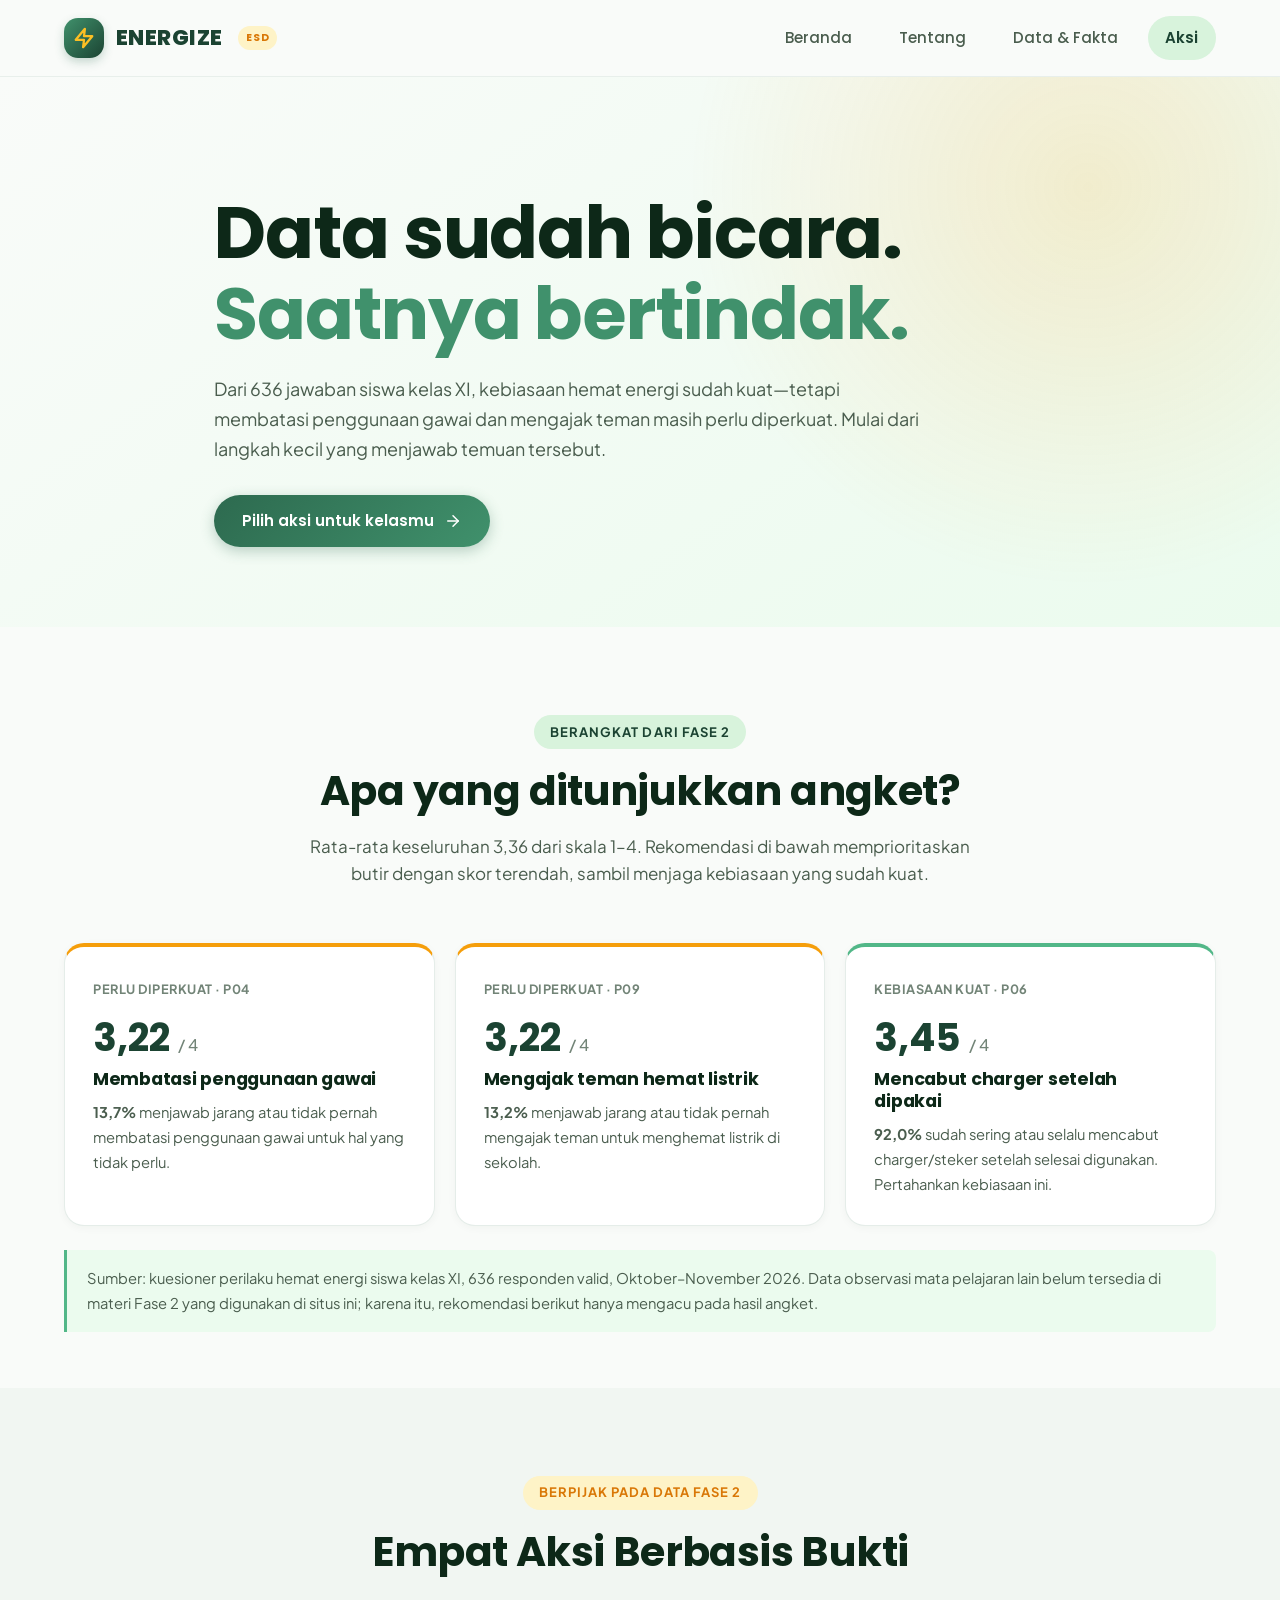
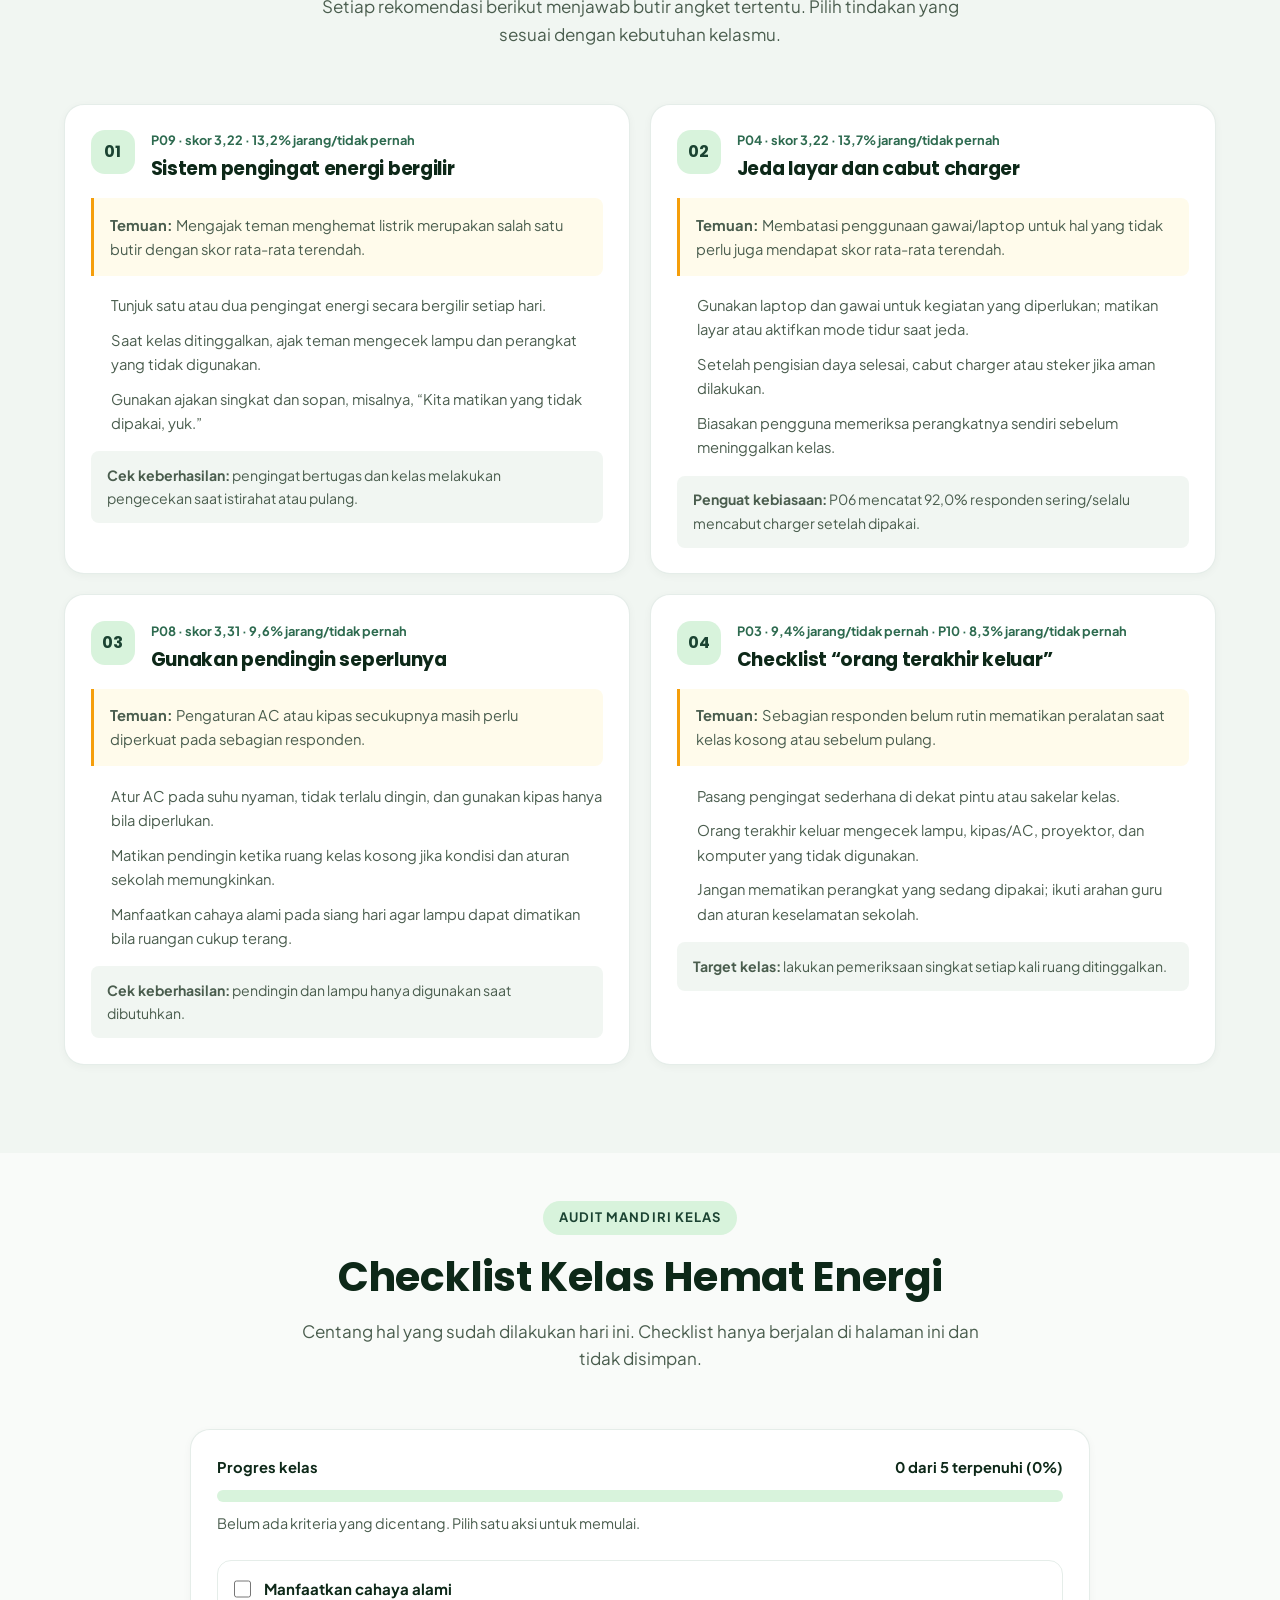
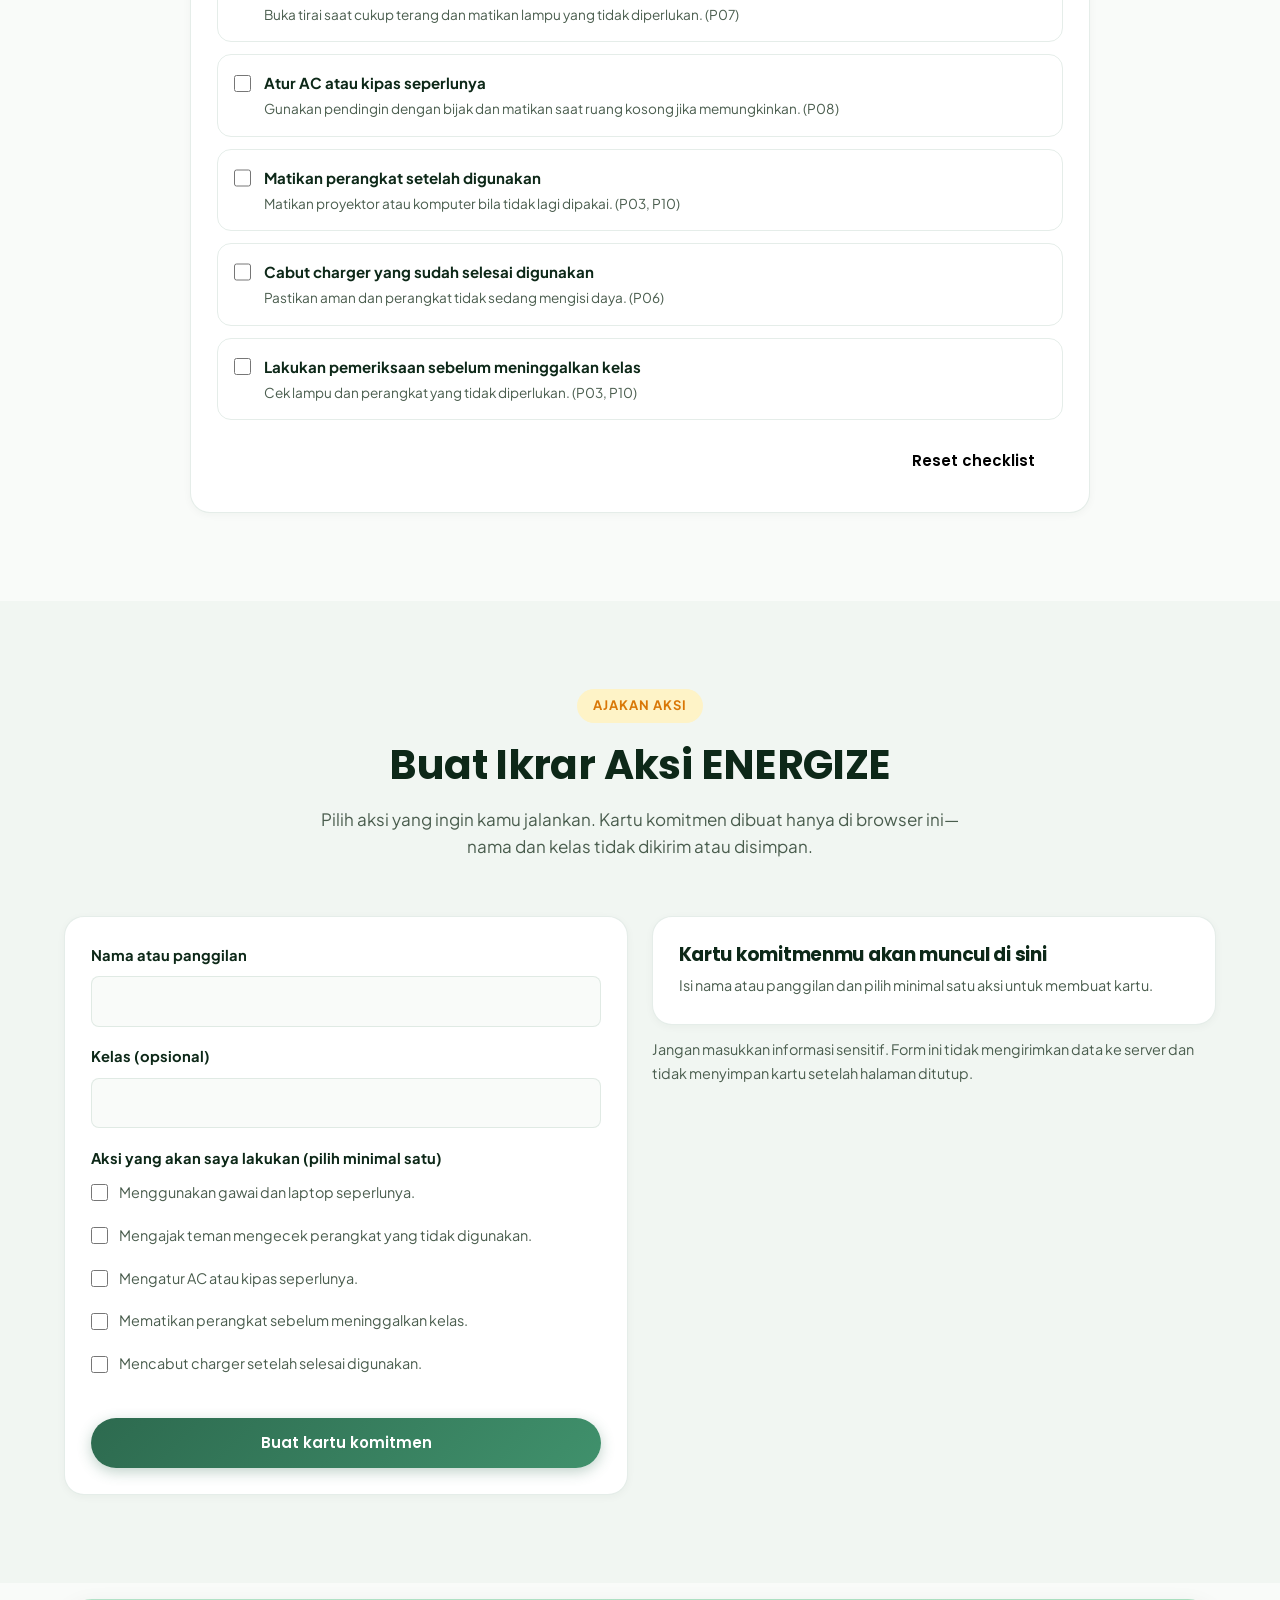
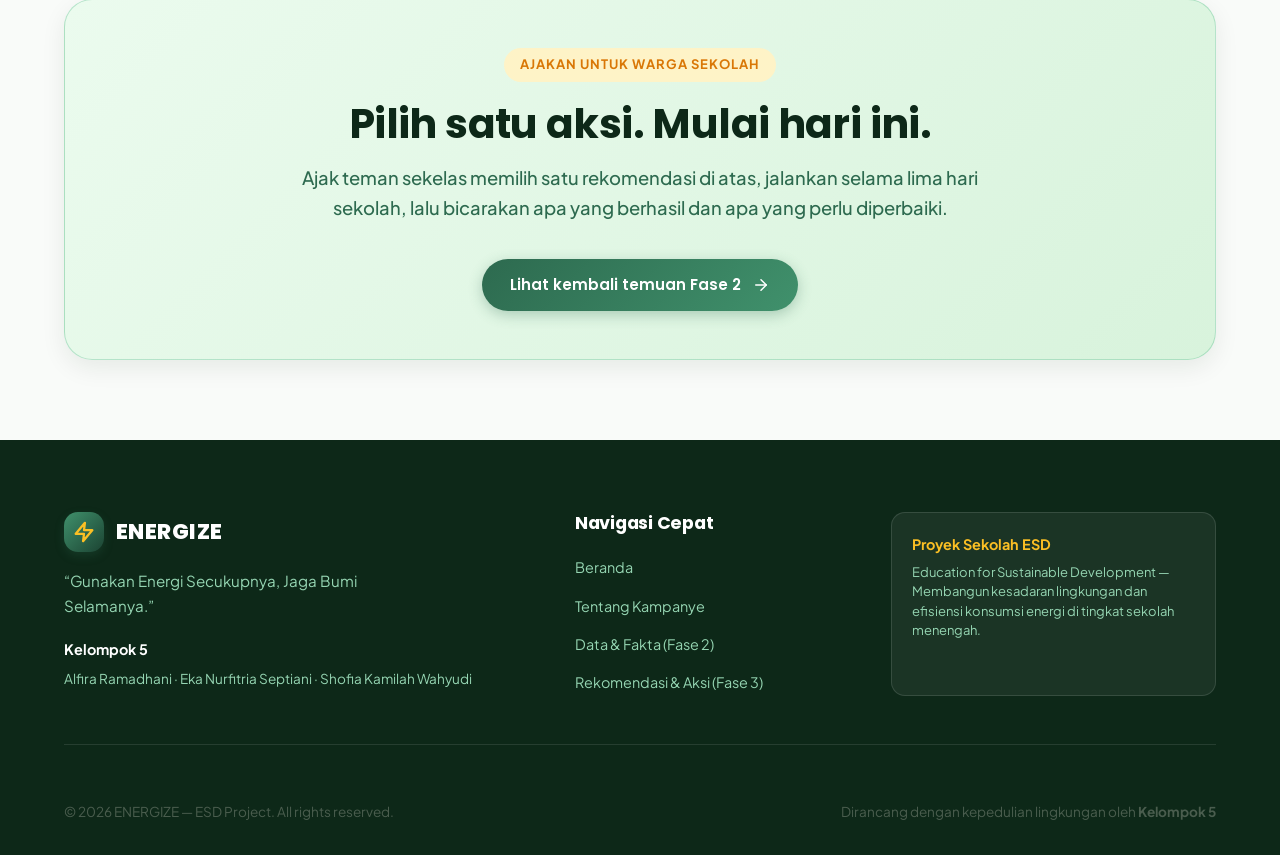
==== commit 2fec6b50: "button, navbar, cetak" ====
--- a/aksi.html
+++ b/aksi.html
@@ -28,8 +28,8 @@
       <nav class="nav-menu" id="navMenu" aria-label="Menu Utama">
         <a href="index.html" class="nav-link">Beranda</a>
         <a href="tentang.html" class="nav-link">Tentang</a>
-        <a href="data.html" class="nav-link">Data &amp; Fakta <span class="nav-tag-phase">Fase 2</span></a>
-        <a href="aksi.html" class="nav-link active" aria-current="page">Aksi <span class="nav-tag-phase">Fase 3</span></a>
+        <a href="data.html" class="nav-link">Data &amp; Fakta </a>
+        <a href="aksi.html" class="nav-link active" aria-current="page">Aksi </a>
       </nav>
       <button class="mobile-toggle" id="mobileToggle" aria-label="Buka Menu Navigasi" aria-expanded="false">
         <span></span><span></span><span></span>
@@ -40,7 +40,7 @@
   <main>
     <section class="action-hero">
       <div class="container action-hero-content fade-in-up">
-        <span class="section-tag accent">Fase 3 · Rekomendasi &amp; Ajakan Aksi</span>
+       
         <h1 class="action-hero-title">Data sudah bicara.<br><span>Saatnya bertindak.</span></h1>
         <p class="action-hero-lead">
           Dari 636 jawaban siswa kelas XI, kebiasaan hemat energi sudah kuat—tetapi membatasi penggunaan gawai dan mengajak teman masih perlu diperkuat. Mulai dari langkah kecil yang menjawab temuan tersebut.
--- a/css/style.css
+++ b/css/style.css
@@ -1002,6 +1002,7 @@
    -------------------------------------------------------------------------- */
 .teaser-section {
   padding: 5.5rem 0;
+  overflow: hidden;
 }
 
 .teaser-card {
@@ -1059,12 +1060,15 @@
 }
 
 .teaser-preview-box {
-  background: rgba(255, 255, 255, 0.08);
-  border: 1px dashed rgba(255, 255, 255, 0.25);
+  background: rgba(245, 158, 11, 0.18);
+  border: 1.5px solid rgba(251, 191, 36, 0.4);
   border-radius: var(--radius-lg);
-  padding: 2rem;
+  padding: 2rem 1.75rem;
   backdrop-filter: blur(10px);
   text-align: center;
+  box-shadow: 0 8px 24px rgba(245, 158, 11, 0.15);
+  max-width: 100%;
+  overflow: hidden;
 }
 
 .teaser-icon-graphic {
@@ -1096,6 +1100,7 @@
    -------------------------------------------------------------------------- */
 .cta-section {
   padding: 4rem 0 5.5rem;
+  overflow: hidden;
 }
 
 .cta-box {
@@ -1107,6 +1112,9 @@
   position: relative;
   overflow: hidden;
   box-shadow: var(--shadow-md);
+  display: flex;
+  flex-direction: column;
+  align-items: center;
 }
 
 .cta-title {
--- a/css/aksi.css
+++ b/css/aksi.css
@@ -477,23 +477,54 @@
 }
 
 @media print {
-  body * {
-    visibility: hidden !important;
-  }
-
-  #pledgeResultCard,
-  #pledgeResultCard * {
-    visibility: visible !important;
+  @page {
+    size: A4 portrait;
+    margin: 1.5cm;
+  }
+
+  html, body {
+    height: auto !important;
+    overflow: visible !important;
+  }
+
+  body > *:not(main),
+  main > *:not(#pledge),
+  #pledge > .container > .section-header,
+  #pledge > .container > .pledge-grid > .pledge-form-card,
+  #pledge > .container > .pledge-grid > .pledge-output > .pledge-placeholder,
+  #pledge > .container > .pledge-grid > .pledge-output > .pledge-privacy-note {
+    display: none !important;
+  }
+
+  main,
+  #pledge,
+  #pledge > .container,
+  #pledge > .container > .pledge-grid,
+  #pledge > .container > .pledge-grid > .pledge-output {
+    display: block !important;
+    padding: 0 !important;
+    margin: 0 !important;
+    background: transparent !important;
+    border: none !important;
+    box-shadow: none !important;
   }
 
   #pledgeResultCard {
-    position: absolute;
-    inset: 0 auto auto 0;
-    width: 100%;
-    box-shadow: none;
+    display: block !important;
+    position: static !important;
+    width: 100% !important;
+    max-width: 100% !important;
+    margin: 0 !important;
+    padding: 1.5rem !important;
+    box-shadow: none !important;
+    border: 1.5px solid #ccc !important;
+    border-top: 4px solid var(--primary-500) !important;
+    border-radius: 12px !important;
+    page-break-inside: avoid !important;
+    break-inside: avoid !important;
   }
 
   .pledge-result-buttons {
-    display: none;
-  }
-}
+    display: none !important;
+  }
+}
